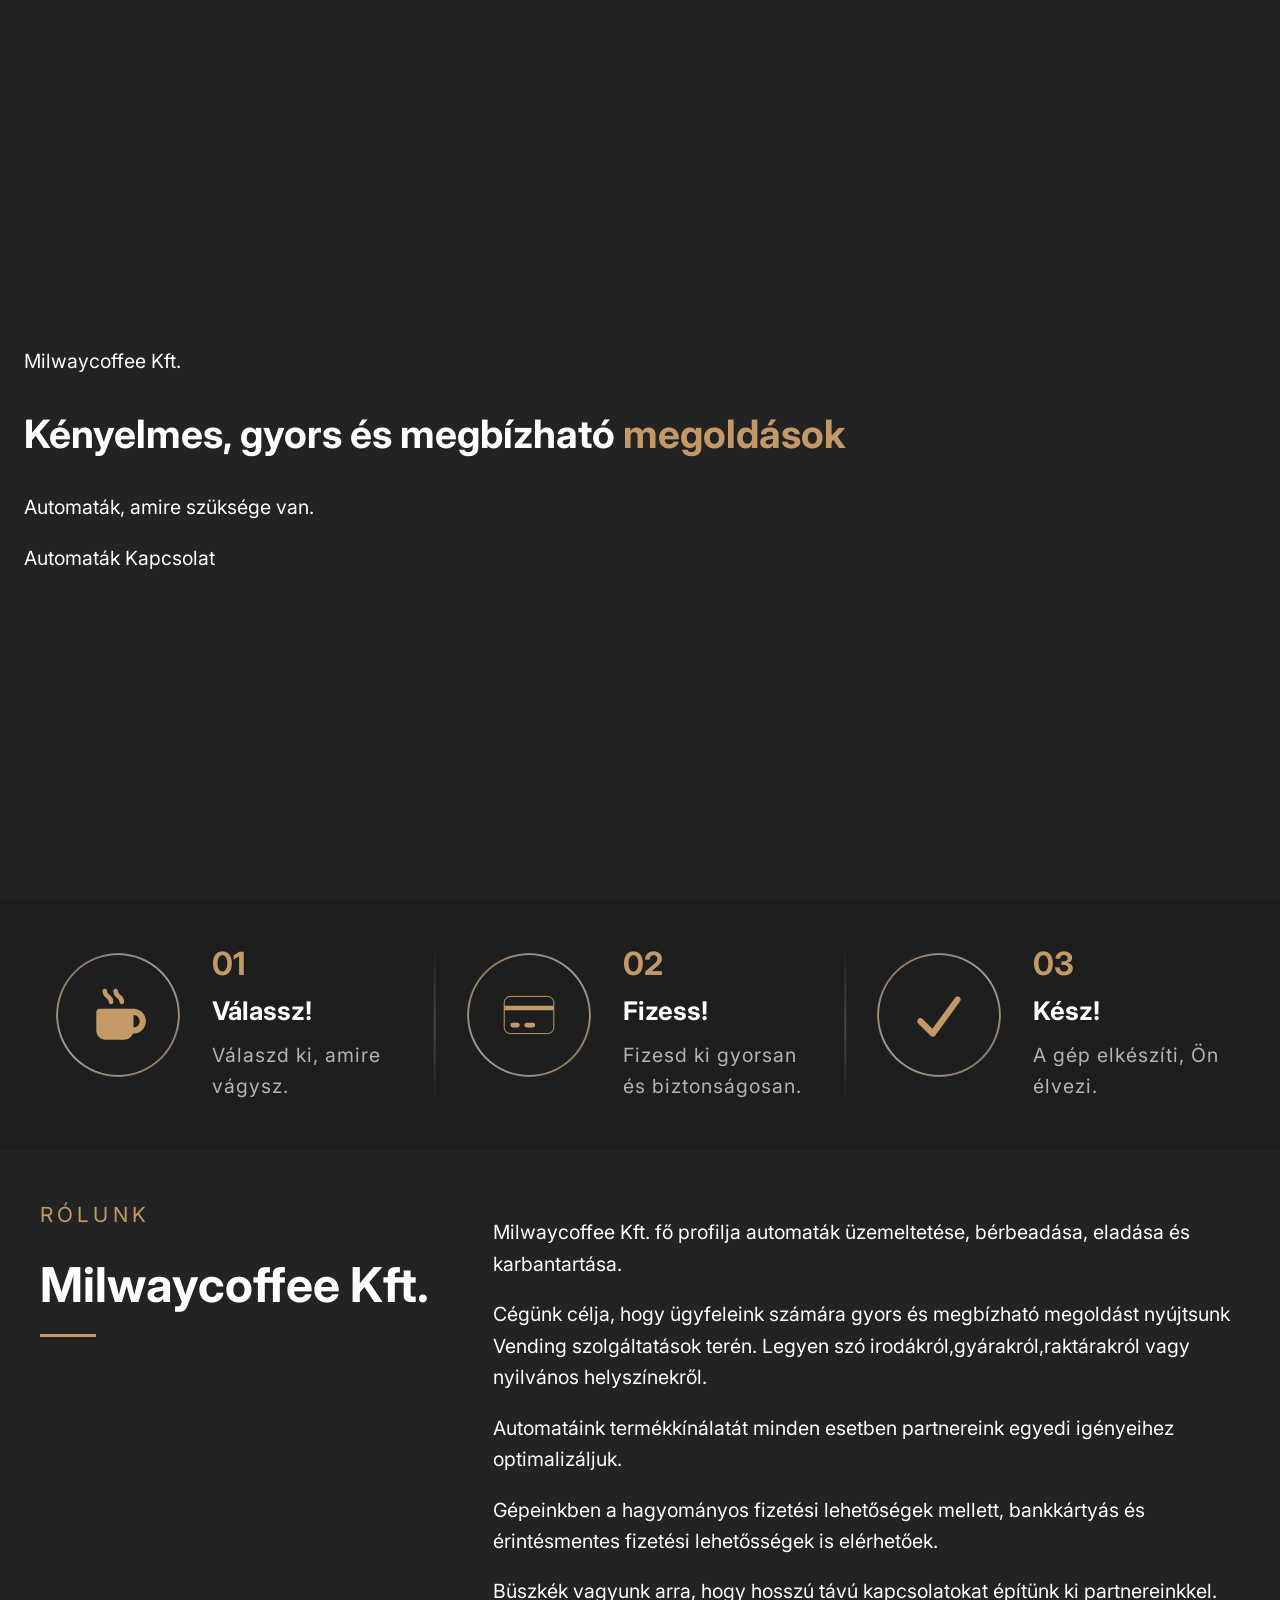
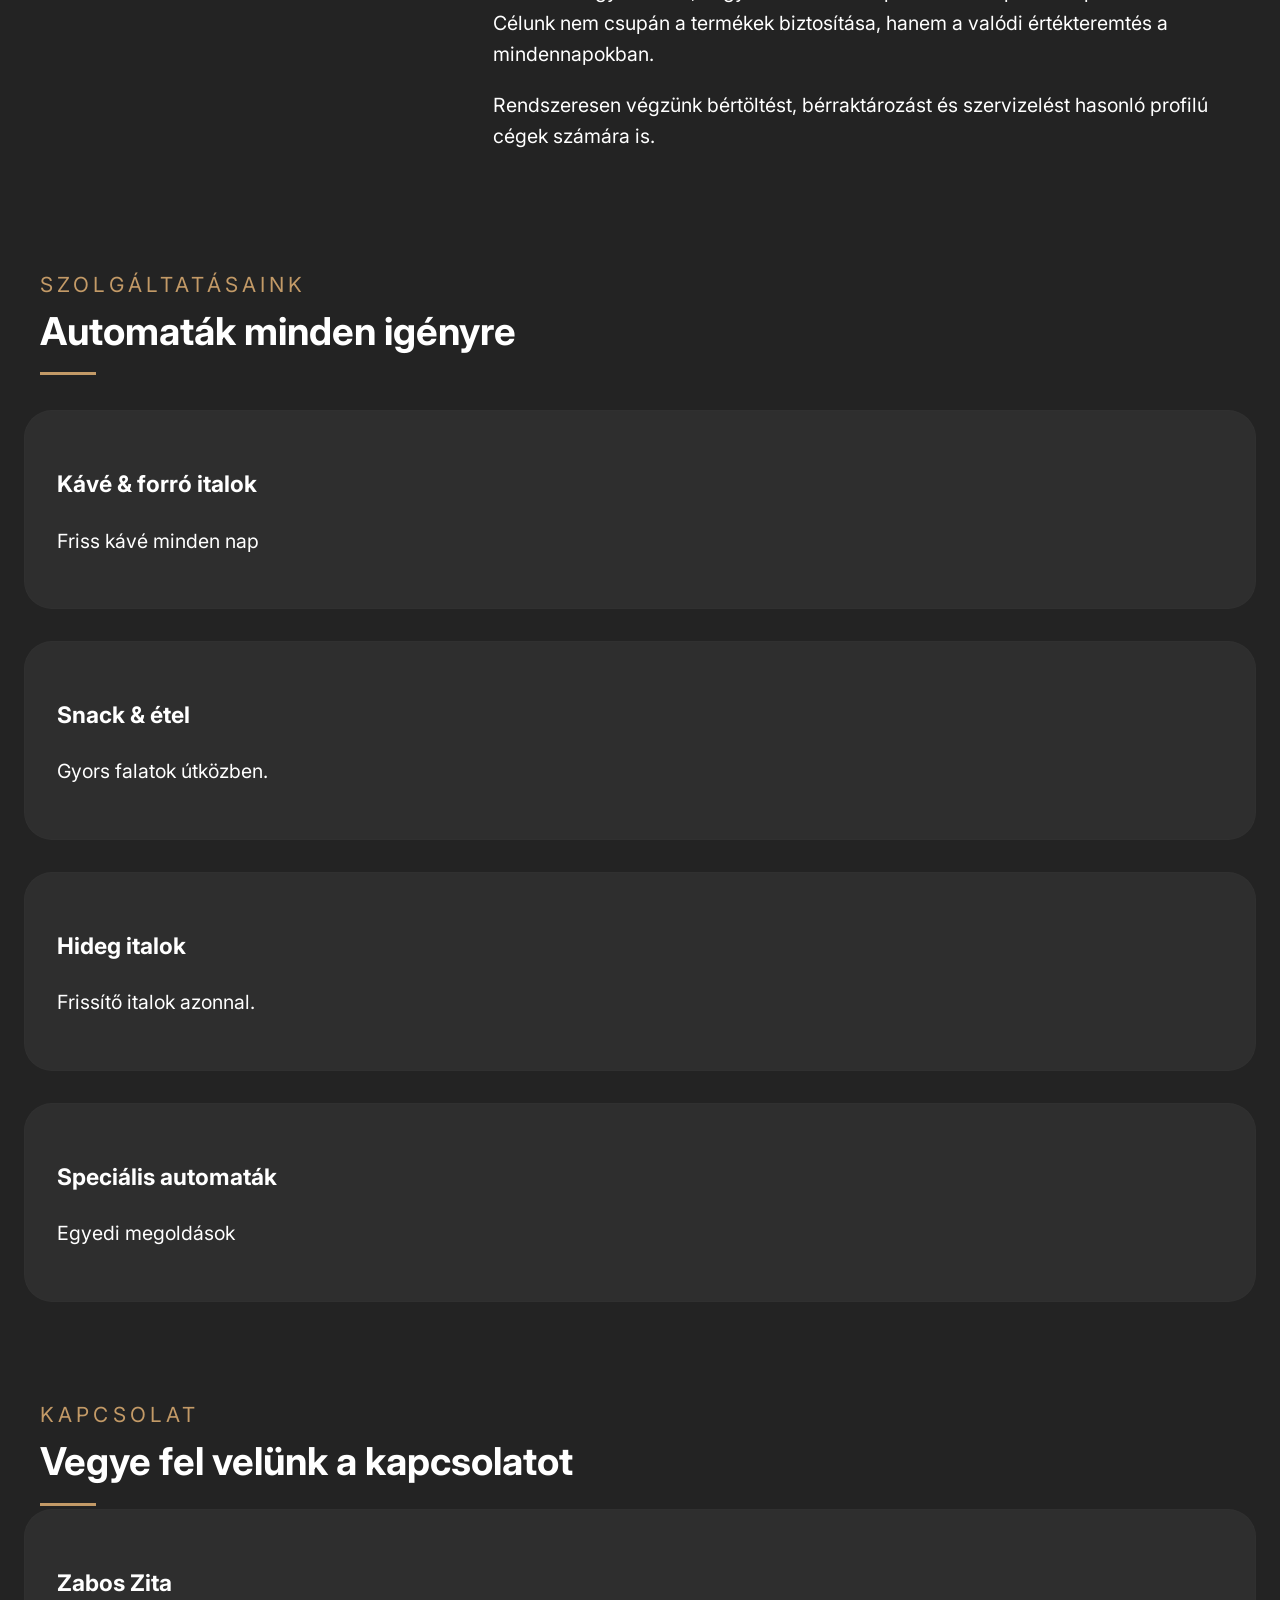
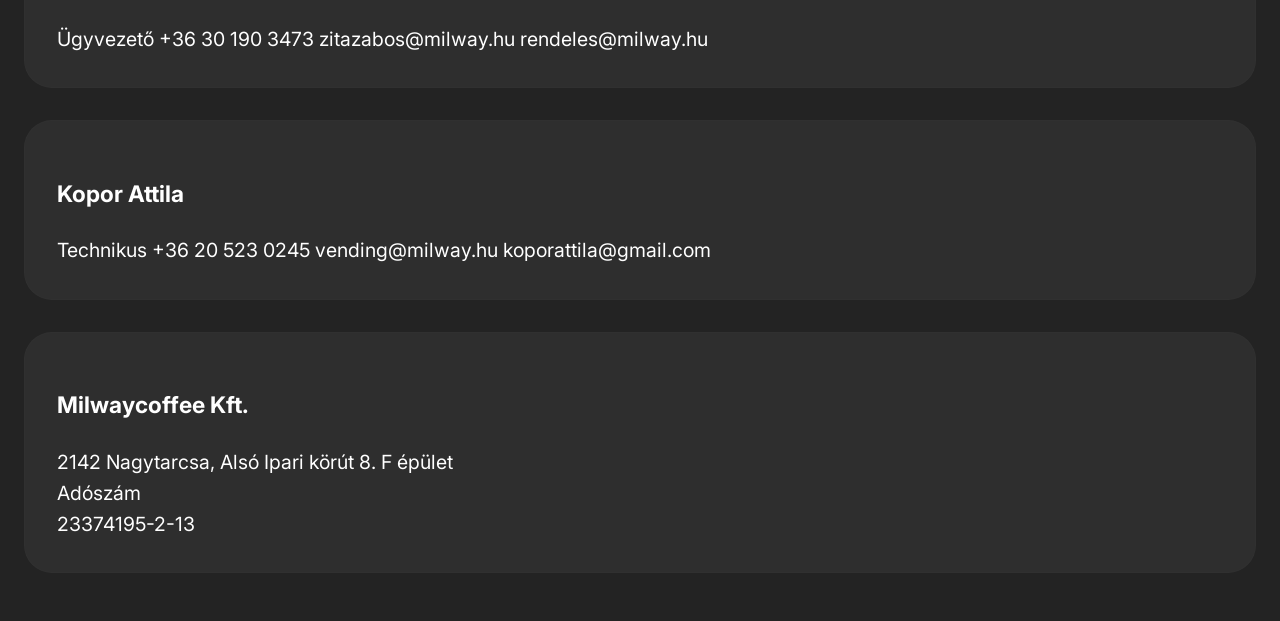
==== index.html @ ce8914b7 ".card .step újra tervezve" ====
<!doctype html>
<html lang="hu">
<head>
  <meta charset="UTF-8"/>
  <meta name="viewport" content="width=device-width, initial-scale=1"/>
  <title>Milwaycoffee Kft</title>
  <link rel="shortcut icon" href="./assets/favicon/favicon.ico" type="image/x-icon"/>
  <link rel="stylesheet" href="./styles/base/reset.css"/>
  <link rel="stylesheet" href="./styles/base/fonts.css"/>
  <link rel="stylesheet" href="./styles/base/variables.css"/>
  <link rel="stylesheet" href="./styles/base/base.css"/>
  <link rel="stylesheet" href="./styles/base/layout.css"/>
  <link rel="stylesheet" href="./styles/components/components.css"/>
  <link rel="stylesheet" href="./styles/components/card.css"/>
  <link rel="stylesheet" href="./styles/sections/hero.css"/>
  <link rel="stylesheet" href="./styles/sections/flow.css"/>
  <link rel="stylesheet" href="./styles/sections/services.css"/>
  <link rel="stylesheet" href="./styles/sections/contact.css"/>

  <link rel="stylesheet" href="./styles/animation.css"/>
  <link rel="stylesheet" href="./styles/reveal.css"/>

  <link rel="stylesheet" href="./styles/responsive/flow.css"/>
  <link rel="stylesheet" href="./styles/responsive/about.css"/>
  <script type="module" src="./scripts/main.js" defer></script>
</head>
<body>
<img src="/1000018292.png" alt="">
<header class="hero">
  <div class="container">
    <div class="hero-content reveal">
      <p class="hero-kicker">Milwaycoffee Kft.</p>
      <h1 class="hero-title">Kényelmes, gyors és megbízható <span>megoldások</span></h1>
      <p class="hero-description">Automaták, amire szüksége van.</p>
      <div class="hero-actions">
        <a href="#services" class="btn btn-primary"> Automaták </a>
        <a href="#contact" class="btn btn-secondary"> Kapcsolat </a>
      </div>
    </div>
  </div>
</header>
<section class="flow">
  <div class="container steps">
    <article class="step reveal">
      <div class="frame">
        <img class="icon" src="assets/icons/mug-hot.svg" alt="csésze forró kávé">
      </div>
      <h2>01</h2>
      <h3>Válassz!</h3>
      <p>Válaszd ki, amire vágysz.</p>
    </article>
    <article class="step reveal">
      <div class="frame">
        <img class="icon" src="assets/icons/credit-card.svg" alt="bankkártya">
      </div>
      <h2>02</h2>
      <h3>Fizess!</h3>
      <p>Fizesd ki gyorsan és biztonságosan.</p>
    </article>
    <article class="step reveal">
      <div class="frame">
        <img class="icon" src="assets/icons/check.svg" alt="pipa">
      </div>
      <h2>03</h2>
      <h3>Kész!</h3>
      <p>A gép elkészíti, Ön élvezi.</p>
    </article>
  </div>
</section>
<section class="about" id="about">
  <div class="container about-grid">
    <aside class="section-intro">
      <p class="section-kicker">Rólunk</p>
      <h2 class="section-title">Milwaycoffee Kft.</h2>
    </aside>
    <article class="about-content">
      <p>
        Milwaycoffee Kft. fő profilja automaták üzemeltetése, bérbeadása,
        eladása és karbantartása.
      </p>
      <p>
        Cégünk célja, hogy ügyfeleink számára gyors és megbízható megoldást
        nyújtsunk Vending szolgáltatások terén. Legyen szó
        irodákról,gyárakról,raktárakról vagy nyilvános helyszínekről.
      </p>
      <p>
        Automatáink termékkínálatát minden esetben partnereink egyedi
        igényeihez optimalizáljuk.
      </p>
      <p>
        Gépeinkben a hagyományos fizetési lehetőségek mellett, bankkártyás
        és érintésmentes fizetési lehetősségek is elérhetőek.
      </p>
      <p>
        Büszkék vagyunk arra, hogy hosszú távú kapcsolatokat építünk ki
        partnereinkkel. Célunk nem csupán a termékek biztosítása, hanem a
        valódi értékteremtés a mindennapokban.
      </p>
      <p>
        Rendszeresen végzünk bértöltést, bérraktározást és szervizelést
        hasonló profilú cégek számára is.
      </p>
    </article>
  </div>
</section>
<section class="services" id="services">
  <div class="container services-grid">
    <header class="section-header reveal">
      <p class="section-kicker">Szolgáltatásaink</p>
      <h2 class="section-title">Automaták minden igényre</h2>
    </header>
    <div class="cards stagger">
      <article class="card reveal">
        <div class="card-icon">
          <!--img class="icon" src="assets/icons/mug-hot.svg" alt="csésze forró ital"-->
        </div>
        <h3>Kávé & forró italok</h3>
        <p>Friss kávé minden nap</p>
      </article>
      <article class="card reveal">
        <div class="card-icon">
          <i class="fa-solid fa-cookie-bite"></i>
        </div>
        <h3>Snack & étel</h3>
        <p>Gyors falatok útközben.</p>
      </article>
      <article class="card reveal">
        <div class="card-icon">
          <i class="fa-solid fa-bottle-water"></i>
        </div>
        <h3>Hideg italok</h3>
        <p>Frissítő italok azonnal.</p>
      </article>
      <article class="card reveal">
        <div class="card-icon">
          <i class="fa-solid fa-gears"></i>
        </div>
        <h3>Speciális automaták</h3>
        <p>Egyedi megoldások</p>
      </article>
    </div>
  </div>
</section>
<section class="contact" id="contact">
  <div class="container contact-grid">
    <header class="section-header reveal">
      <p class="section-kicker">Kapcsolat</p>
      <h2 class="section-title">Vegye fel velünk a kapcsolatot</h2>
    </header>
    <div class="cards">
      <article class="card reveal">
        <h3>Zabos Zita</h3>
        <span>Ügyvezető</span>
        <a href="tel:+36301903473"> +36 30 190 3473 </a>
        <a href="mailto:zitazabos@milway.hu"> zitazabos@milway.hu </a>
        <a href="mailto:rendeles@milway.hu"> rendeles@milway.hu </a>
      </article>
      <article class="card reveal">
        <h3>Kopor Attila</h3>
        <span>Technikus</span>
        <a href="tel:+36205230245"> +36 20 523 0245 </a>
        <a href="mailto:vending@milway.hu"> vending@milway.hu </a>
        <a href="mailto:koporattila@gmail.com"> koporattila@gmail.com </a>
      </article>
      <article class="card reveal">
        <h3>Milwaycoffee Kft.</h3>
        <dl>
          <dt><!--img class="icon" src="assets/icons/location-dot.svg" alt="Cím"--></dt>
          <dd>2142 Nagytarcsa, Alsó Ipari körút 8. F épület</dd>
          <dt>Adószám</dt>
          <dd>23374195-2-13</dd>
        </dl>
      </article>
    </div>
  </div>
</section>
<!--img class="icon" src="assets/icons/credit-card-regular-full.svg" alt="Cím">
<img class="icon" src="assets/icons/credit-card-solid-full.svg" alt="Cím">
<img class="icon" src="assets/icons/credit-card.svg" alt="bankkártya"-->
</body>
</html>
---- styles/base/fonts.css ----
/* Normál betűk (egyenes) */
@font-face {
  font-family: 'Inter';
  src: url("../../assets/fonts/inter-variable.ttf") format("truetype-variations");
  font-weight: 100 900;
  font-style: normal;
}

/* Dőlt betűk (italic) */
@font-face {
  font-family: 'Inter';
  src: url("../../assets/fonts/inter-italic-variable.ttf") format("truetype-variations");
  font-weight: 100 900;
  font-style: italic;
}
---- styles/base/variables.css ----
:root {
  /* Colors */
  --color-bg: #232323;
  /*  --color-surface: #1d1f1d;*/
  --color-card: rgba(255, 255, 255, .05);
  --color-text: #fff;
  --color-muted: #b4b4b4;
  --color-border: rgba(255, 255, 255, .01);
  --color-gold: #c39a67;
  /*  --color-gold-light: #e1bb87;

  /* Layout */
  --container: 1400px;
  --section-space: 3rem;
  --flow-section-indent: 2rem;
  /*
        --content-width: 620px;

  /* Radius */
  /*
    --radius-s: 12px;
    --radius-m: 18px;*/
  --radius-l: 28px;

  /* Shadows */
  /*
    --shadow-soft: 0 10px 30px rgba(0, 0, 0, .25);

    --shadow-hover: 0 18px 40px rgba(0, 0, 0, .35);

  /* Motion */
  /*
    --transition-fast: .2s;
*/
  --transition: .35s;
  /*
      --transition-slow: .7s;*/
  --font-size-normal: 1.22rem;
  --font-size-flow-h2: 2rem;
  --font-size-flow-h3: 1.6rem;
}
---- styles/base/base.css ----
body {
  background: var(--color-bg);
  color: var(--color-text);
  font-family: Inter, sans-serif;
  font-size: var(--font-size-normal);
  line-height: 1.6;
  position: relative;
}

body > img {
  display: none;
  width: 1590px;
  position: absolute;
  object-position: 0 100px;
  left: 50%;
  transform: translateX(-50%);
  opacity: 0.5;
}

.container:not(:first-of-type) {
  background: #33b5e5;
}
---- styles/base/layout.css ----
section {
  padding-block: var(--section-space);
}

.container {
  width: min(calc(100% - 48px), var(--container));
  margin: 0 auto;
}
---- styles/components/components.css ----
.section-intro, .section-header {
  padding-left: 1rem;
  position: relative;
}

.section-intro::after, .section-header::after {
  content: "";
  position: absolute;
  width: 3.5rem;
  height: 3px;
  bottom: 3px;
  background-color: var(--color-gold);
}

.section-kicker {
  margin: 0;
  color: var(--color-gold);
  text-transform: uppercase;
  letter-spacing: .2em;
  font-size: 1.3rem;
}

.section-intro .section-kicker {
  padding-bottom: 1rem;
}

.section-intro .section-title {
  font-size: clamp(2.2rem, calc(-0.739rem + 13.0612vw), 3rem);
  margin: 0;
  padding-bottom: 1rem;
}

.section-header .section-title {
  margin: 0;
  padding-bottom: 1rem;
  font-size: 2.4rem;
}
---- styles/components/card.css ----
.cards {
  display: grid;
  grid-template-columns: 1fr;
  gap: 2rem;
}

.card {
  background: var(--color-card);
  border: 1px solid var(--color-border);
  border-radius: var(--radius-l);
  padding: 2rem;
  transition: transform var(--transition), border-color var(--transition), box-shadow var(--transition);
}
---- styles/sections/hero.css ----
.hero {
  min-height: 100svh;
  /*background-image: linear-gradient(90deg, rgba(20, 21, 20, 1) 0%, rgba(20, 21, 20, .96) 28%, rgba(20, 21, 20, .70) 42%, rgba(20, 21, 20, .15) 62%, rgba(20, 21, 20, .05) 100%), url("../../assets/images/hero/hero-background.webp");*/
  background-position: right center;
  /* Egyetlen, teljes felületet kitöltő hero-kép. */
  /* background-repeat: no-repeat; */
  background-size: cover;
  display: flex;
  align-items: center;
}

/*
.hero::after {
  content: "";
  position: absolute;
  inset: 0;
  background: radial-gradient(circle at center, transparent 55%, rgba(0, 0, 0, .35));
  pointer-events: none;
}

.hero-layout {
  display: flex;
  align-items: center;
  min-height: 100svh;
}

.hero-content {
  max-width: var(--content-width);
  padding-block: 4rem;
}

.hero-kicker {
  display: inline-block;
  margin-bottom: 1rem;
  color: var(--color-gold);
  font-size: .85rem;
  letter-spacing: .22em;
}

.hero-title {
  font-size: clamp(3rem, 7vw, 6.2rem);
  line-height: .92;
  letter-spacing: -.05em;
  font-weight: 700;
  max-width: 11ch;
}
*/
.hero-title span {
  color: var(--color-gold);
}

/*
.hero-description {
  margin-top: 2rem;
  max-width: 34ch;
  color: var(--color-muted);
  font-size: clamp(1.05rem, 2vw, 1.35rem);
}

.hero-actions {
  display: flex;
  gap: 1rem;
  margin-top: 3rem;
  flex-wrap: wrap;
}
---- styles/sections/flow.css ----
section.flow {
  background: #1e1e1e;
  padding: 0;
}

.flow .steps {
  display: grid;
}

.flow .step {
  margin: var(--section-space) 0;
  min-width: 300px;
  position: relative;
  display: grid;
  grid-template-columns: auto 1fr;
  grid-template-rows: subgrid;
  grid-row: span 3;
  column-gap: var(--flow-section-indent);
}

.flow .step:not(:last-child):after {
  content: "";
  position: absolute;
  height: 2px;
  left: 0;
  bottom: calc(-1 * var(--section-space) - 1px);
  right: 0;
  background-image: linear-gradient(90deg, rgba(255, 255, 255, 0) 0%, rgba(255, 255, 255, 0.6) 50%, rgba(255, 255, 255, 0) 100%);
  filter: blur(2px);
  clip-path: inset(0);
}

.flow .step .frame {
  margin-top: .3rem;
  width: calc(7.5rem + 4px);
  height: calc(7.5rem + 4px);
  grid-row: 1/4;
  display: flex;
  justify-content: center;
  align-items: center;
  position: relative;
}

.flow .step .frame:before {
  content: "";
  position: absolute;
  top: 0;
  right: 0;
  bottom: 0;
  left: 0;
  border-radius: 50%;
  border: 2px solid transparent;
  background-image: linear-gradient(135deg, #c39a67, #e1e1e1, #c39a67);
  mask: linear-gradient(#000 0 0) padding-box, linear-gradient(#000 0 0);
  mask-composite: exclude;
  filter: blur(2px);
}

.flow .step .icon {
  width: 50%;
  height: auto;
}

.flow .step h2 {
  margin: 0 0 1rem;
  font-size: var(--font-size-flow-h2);
  color: var(--color-gold);
  line-height: 1;
}

.flow .step h3 {
  margin: 0 0 .8rem;
  font-size: var(--font-size-flow-h3);
  line-height: 1.2;
}

.flow .step p {
  letter-spacing: 1px;
  margin: 0;
  color: var(--color-muted);
}
---- styles/sections/services.css ----
.services-grid {
  display: grid;
  grid-template-columns: 1fr;
  gap: 2rem;
}
---- styles/animation.css ----
/*.reveal {

  opacity: 0;

  transform: translateY(36px);

  transition: opacity .8s ease,
  transform .8s ease;

}

.reveal.show {

  opacity: 1;

  transform: none;

}*/
---- styles/reveal.css ----
/*.reveal {

  opacity: 0;

  transform: translateY(28px);

  transition: opacity .7s,
  transform .7s;

}

.reveal.show {

  opacity: 1;

  transform: none;

}*/
---- styles/responsive/flow.css ----
@media (min-width: 412px) {
  .flow .step {
    margin-inline: var(--flow-section-indent);
  }
}

@media (min-width: 800px) {
  .flow .steps {
    grid-template-columns: repeat(2, 1fr);
  }

  .flow .step:nth-child(odd):not(:last-child):after {
    width: 2px;
    height: auto;
    top: 0;
    right: calc(-2rem - 1px);
    bottom: 0;
    left: auto;
    background-image: linear-gradient(rgba(255, 255, 255, 0) 0%, rgba(255, 255, 255, 0.6) 50%, rgba(255, 255, 255, 0) 100%);
  }

  .flow .step:nth-child(even):not(:last-child):after {
    left: calc(-100% - 4rem);
  }
}

@media (min-width: 1200px) {
  .flow .steps {
    grid-template-columns: repeat(3, 1fr);
  }

  .flow .step:nth-child(even):not(:last-child)::after {
    width: 2px;
    height: auto;
    top: 0;
    right: calc(-2rem - 1px);
    bottom: 0;
    left: auto;
    background-image: linear-gradient(rgba(255, 255, 255, 0) 0%, rgba(255, 255, 255, 0.6) 50%, rgba(255, 255, 255, 0) 100%);
  }
}
---- styles/responsive/about.css ----
@media (min-width: 800px) {
  .about-grid {
    display: grid;
    grid-template-columns: auto 1fr;
    align-items: start;
    gap: 4rem;
  }

  .section-intro {
    position: sticky;
    top: 3rem;
  }

  .section-intro .section-title {
    font-size: clamp(2.2rem, calc(0.6rem + 3.2vw), 3rem);
  }
}
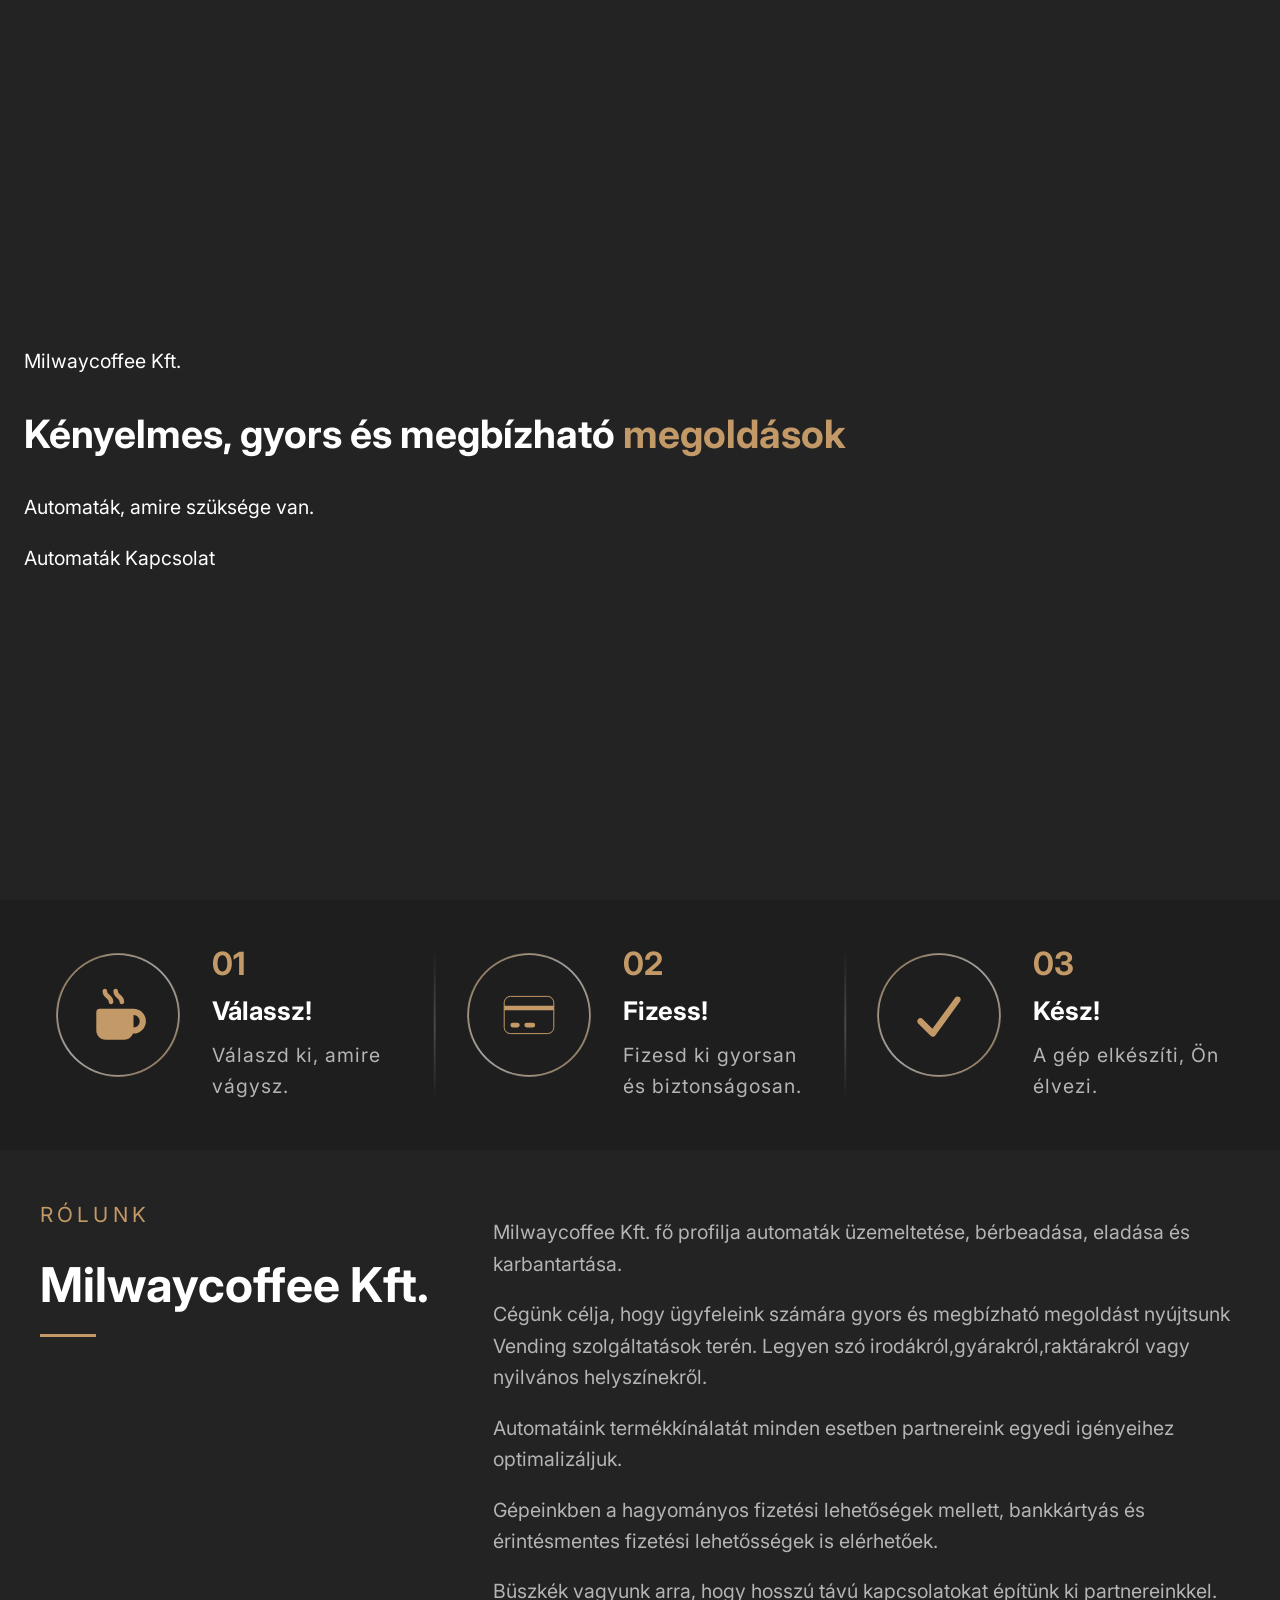
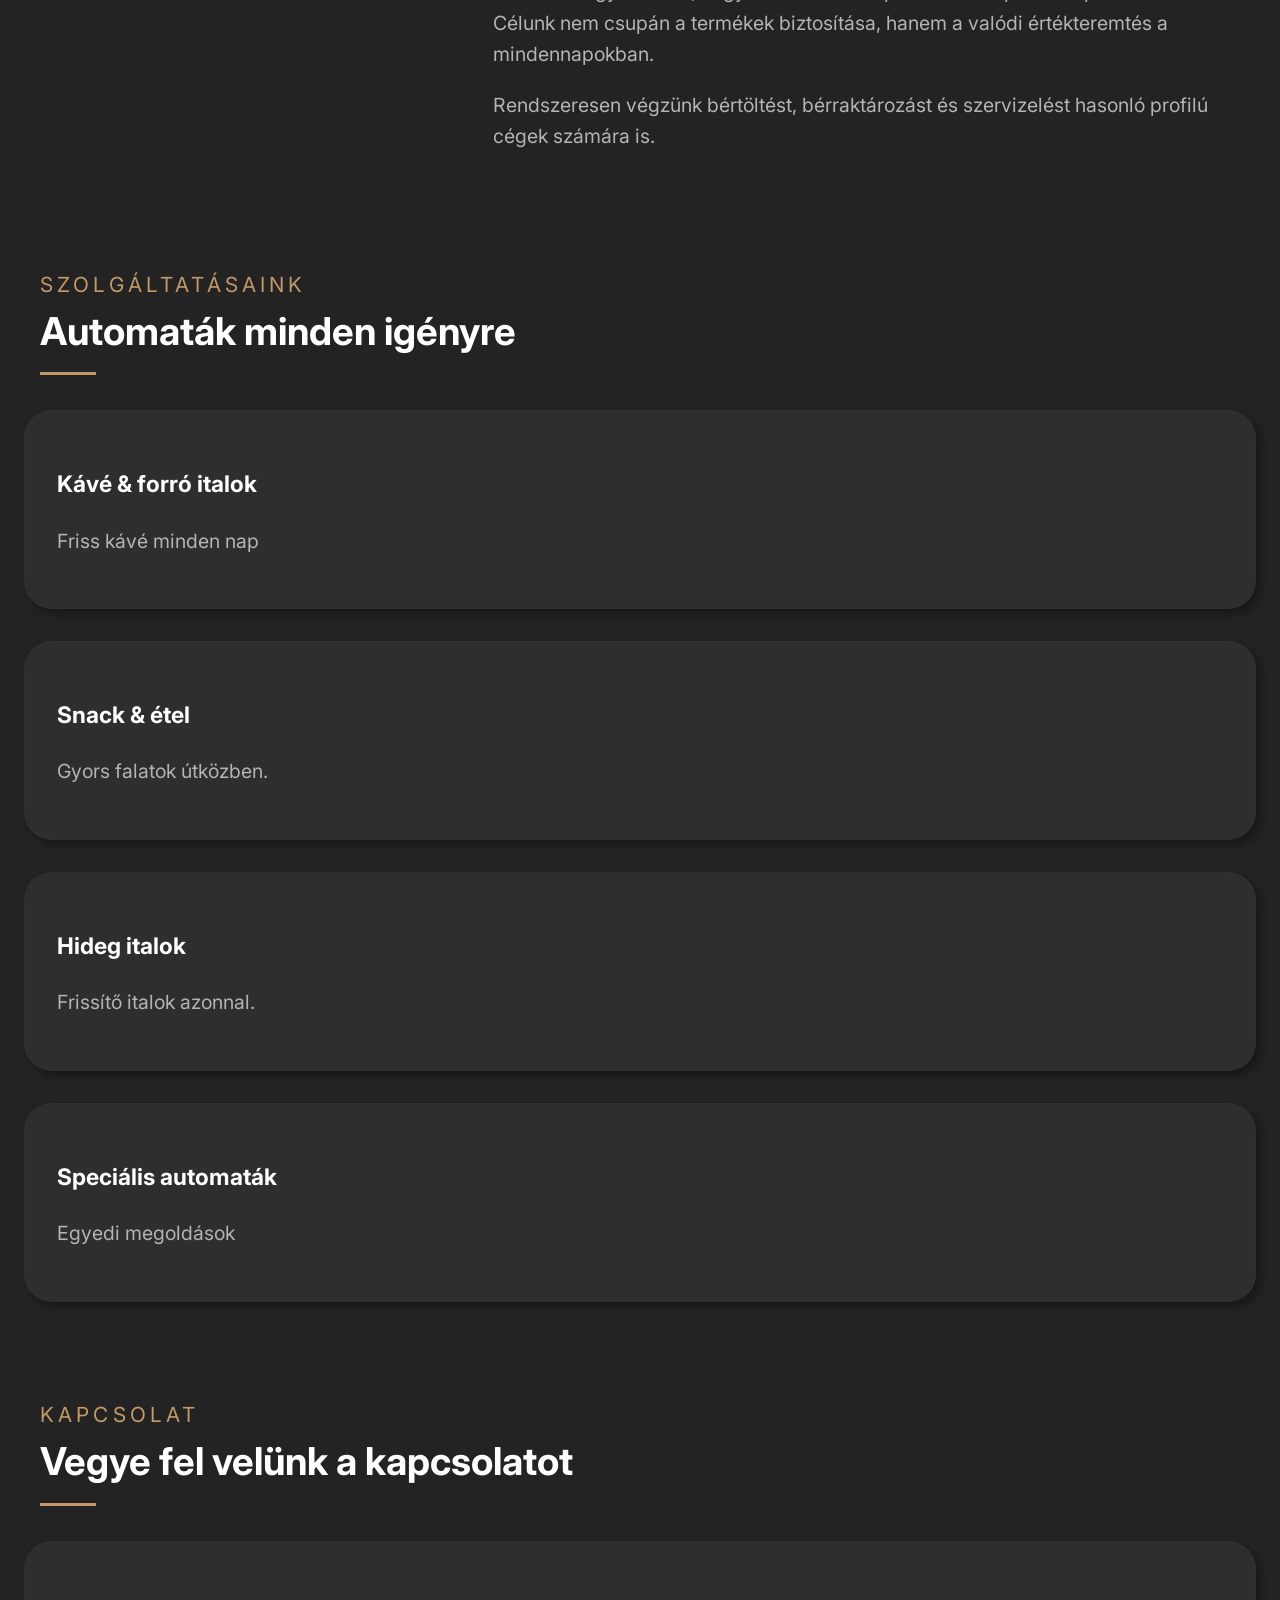
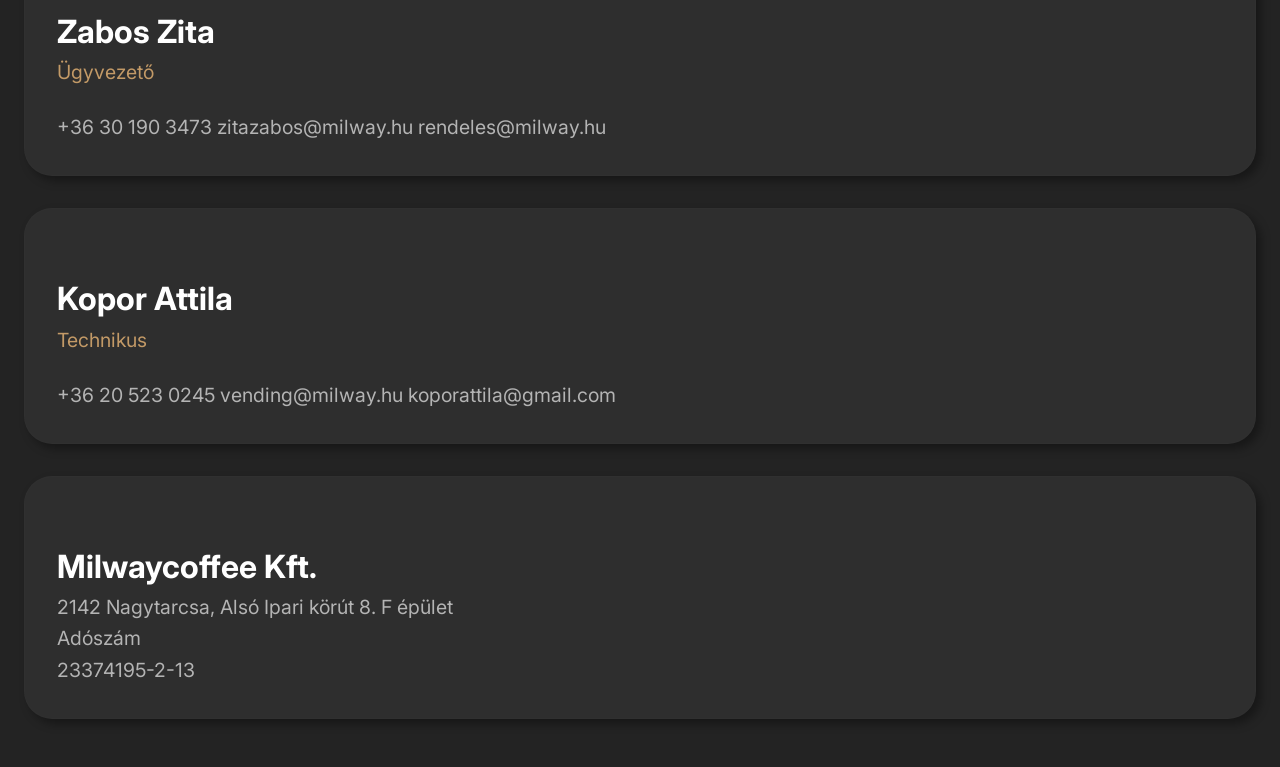
==== commit e6c34a46: ".card settings has been start." ====
--- a/index.html
+++ b/index.html
@@ -14,6 +14,7 @@
   <link rel="stylesheet" href="./styles/components/card.css"/>
   <link rel="stylesheet" href="./styles/sections/hero.css"/>
   <link rel="stylesheet" href="./styles/sections/flow.css"/>
+  <link rel="stylesheet" href="./styles/sections/about.css"/>
   <link rel="stylesheet" href="./styles/sections/services.css"/>
   <link rel="stylesheet" href="./styles/sections/contact.css"/>
 
@@ -25,7 +26,6 @@
   <script type="module" src="./scripts/main.js" defer></script>
 </head>
 <body>
-<img src="/1000018292.png" alt="">
 <header class="hero">
   <div class="container">
     <div class="hero-content reveal">
@@ -142,6 +142,7 @@
   </div>
 </section>
 <section class="contact" id="contact">
+  <img src="/1000018292.png" alt="">
   <div class="container contact-grid">
     <header class="section-header reveal">
       <p class="section-kicker">Kapcsolat</p>
@@ -174,8 +175,5 @@
     </div>
   </div>
 </section>
-<!--img class="icon" src="assets/icons/credit-card-regular-full.svg" alt="Cím">
-<img class="icon" src="assets/icons/credit-card-solid-full.svg" alt="Cím">
-<img class="icon" src="assets/icons/credit-card.svg" alt="bankkártya"-->
 </body>
 </html>
--- a/styles/base/variables.css
+++ b/styles/base/variables.css
@@ -1,7 +1,7 @@
 :root {
   /* Colors */
   --color-bg: #232323;
-  /*  --color-surface: #1d1f1d;*/
+  --color-surface: #1e1e1e;
   --color-card: rgba(255, 255, 255, .05);
   --color-text: #fff;
   --color-muted: #b4b4b4;
@@ -23,15 +23,11 @@
   --radius-l: 28px;
 
   /* Shadows */
-  /*
-    --shadow-soft: 0 10px 30px rgba(0, 0, 0, .25);
-
-    --shadow-hover: 0 18px 40px rgba(0, 0, 0, .35);
+  --shadow-soft: 5px 5px 10px rgba(0, 0, 0, .35);
+  --shadow-hover: 5px 15px 15px rgba(0, 0, 0, .55);
 
   /* Motion */
-  /*
-    --transition-fast: .2s;
-*/
+  --transition-fast: .2s;
   --transition: .35s;
   /*
       --transition-slow: .7s;*/
--- a/styles/base/base.css
+++ b/styles/base/base.css
@@ -4,19 +4,14 @@
   font-family: Inter, sans-serif;
   font-size: var(--font-size-normal);
   line-height: 1.6;
-  position: relative;
 }
 
-body > img {
+.contact > img {
   display: none;
   width: 1590px;
   position: absolute;
-  object-position: 0 100px;
+  object-position: -240px -1834px;
   left: 50%;
   transform: translateX(-50%);
   opacity: 0.5;
-}
-
-.container:not(:first-of-type) {
-  background: #33b5e5;
 }
--- a/styles/components/card.css
+++ b/styles/components/card.css
@@ -9,5 +9,10 @@
   border: 1px solid var(--color-border);
   border-radius: var(--radius-l);
   padding: 2rem;
+  box-shadow: var(--shadow-soft);
   transition: transform var(--transition), border-color var(--transition), box-shadow var(--transition);
+}
+
+.card:hover {
+  box-shadow: var(--shadow-hover);
 }
--- a/styles/sections/flow.css
+++ b/styles/sections/flow.css
@@ -1,5 +1,5 @@
 section.flow {
-  background: #1e1e1e;
+  background: var(--color-surface);
   padding: 0;
 }
 
--- a/styles/sections/about.css
+++ b/styles/sections/about.css
@@ -0,0 +1,3 @@
+.about-content {
+  color: var(--color-muted);
+}
--- a/styles/sections/services.css
+++ b/styles/sections/services.css
@@ -2,4 +2,8 @@
   display: grid;
   grid-template-columns: 1fr;
   gap: 2rem;
+}
+
+.card p {
+  color: var(--color-muted);
 }
--- a/styles/sections/contact.css
+++ b/styles/sections/contact.css
@@ -0,0 +1,33 @@
+.contact {
+  position: relative; /*????*/
+}
+
+.contact-grid {
+  display: grid;
+  grid-template-columns: 1fr;
+  gap: 2rem;
+}
+
+.contact .card h3 {
+  font-size: 2rem;
+  margin-bottom: 0;
+}
+
+.card a, .card dl {
+  color: var(--color-muted);
+}
+
+.contact .card span {
+  display: block; /*????*/
+  color: var(--color-gold);
+  margin-bottom: 1.5rem;
+}
+
+.contact .card a {
+  color: var(--color-muted);
+  transition: color var(--transition-fast);
+}
+
+.contact .card a:hover {
+  color: white;
+}
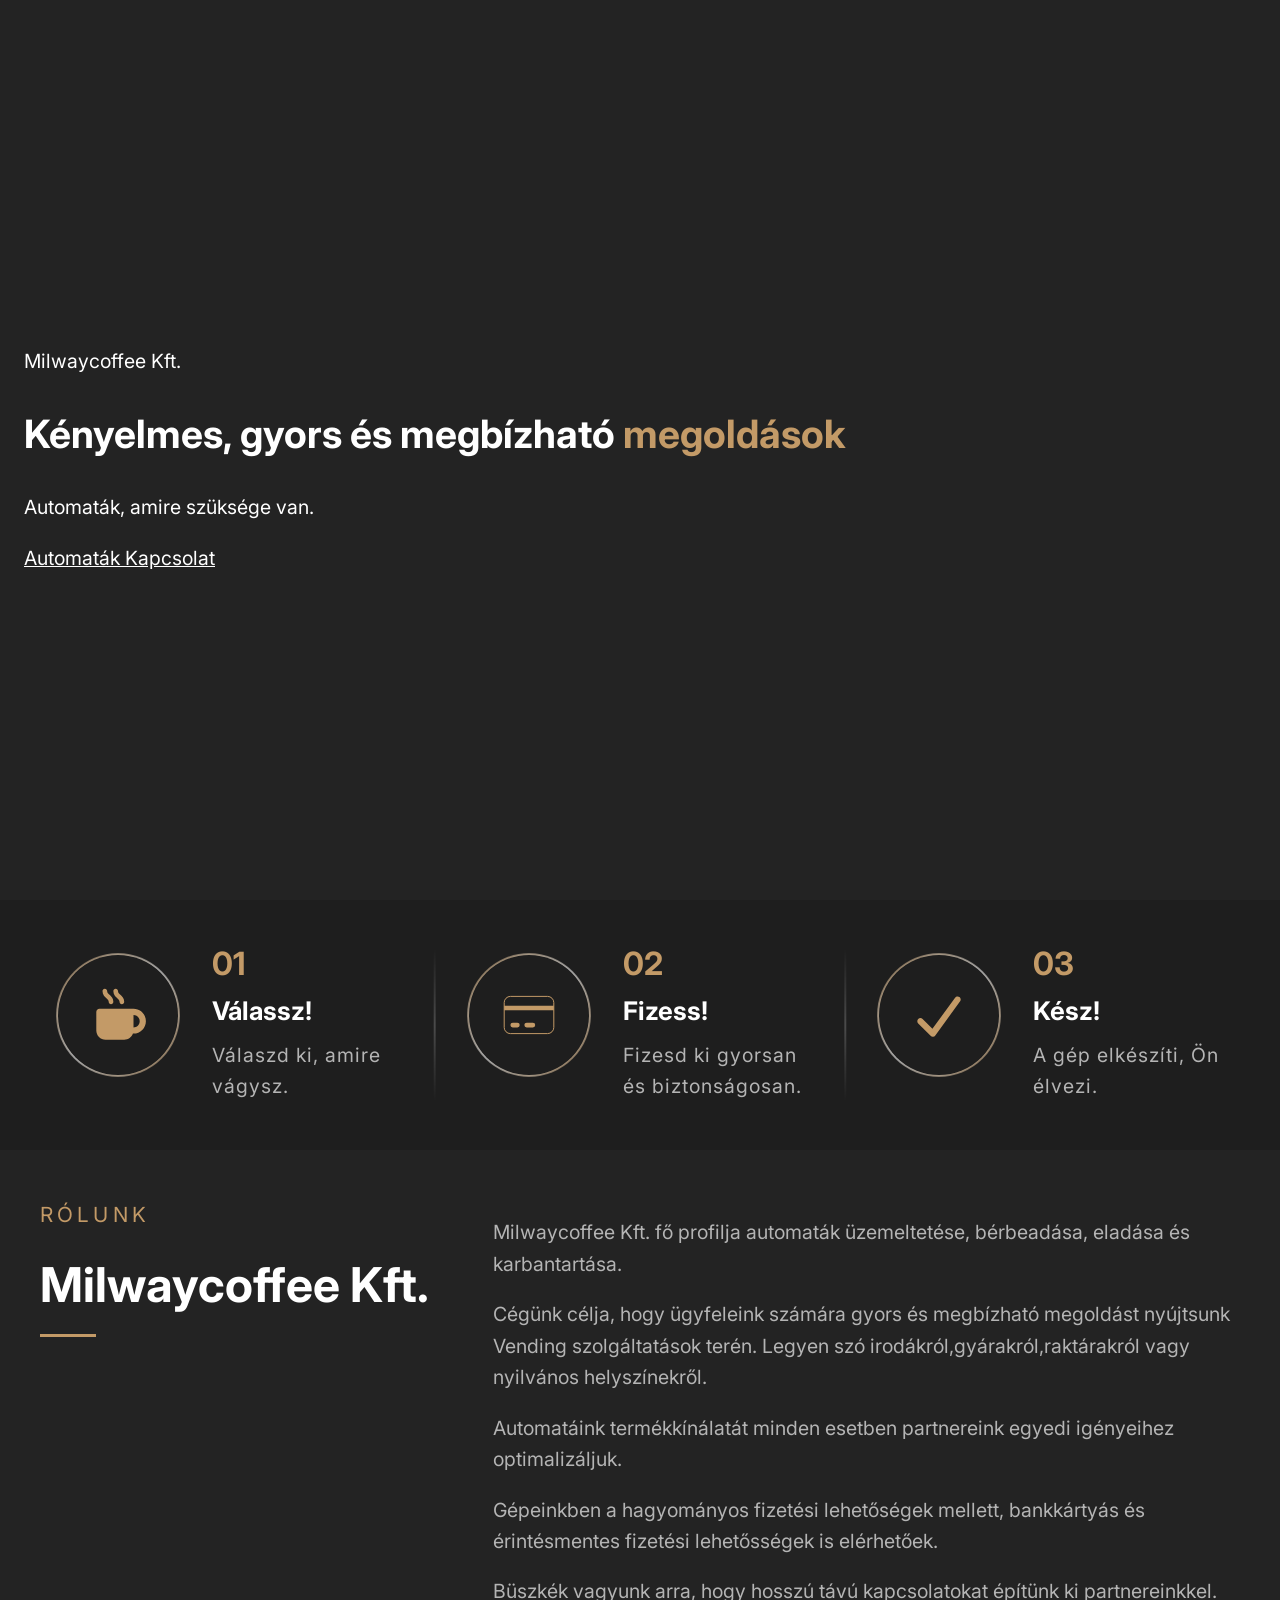
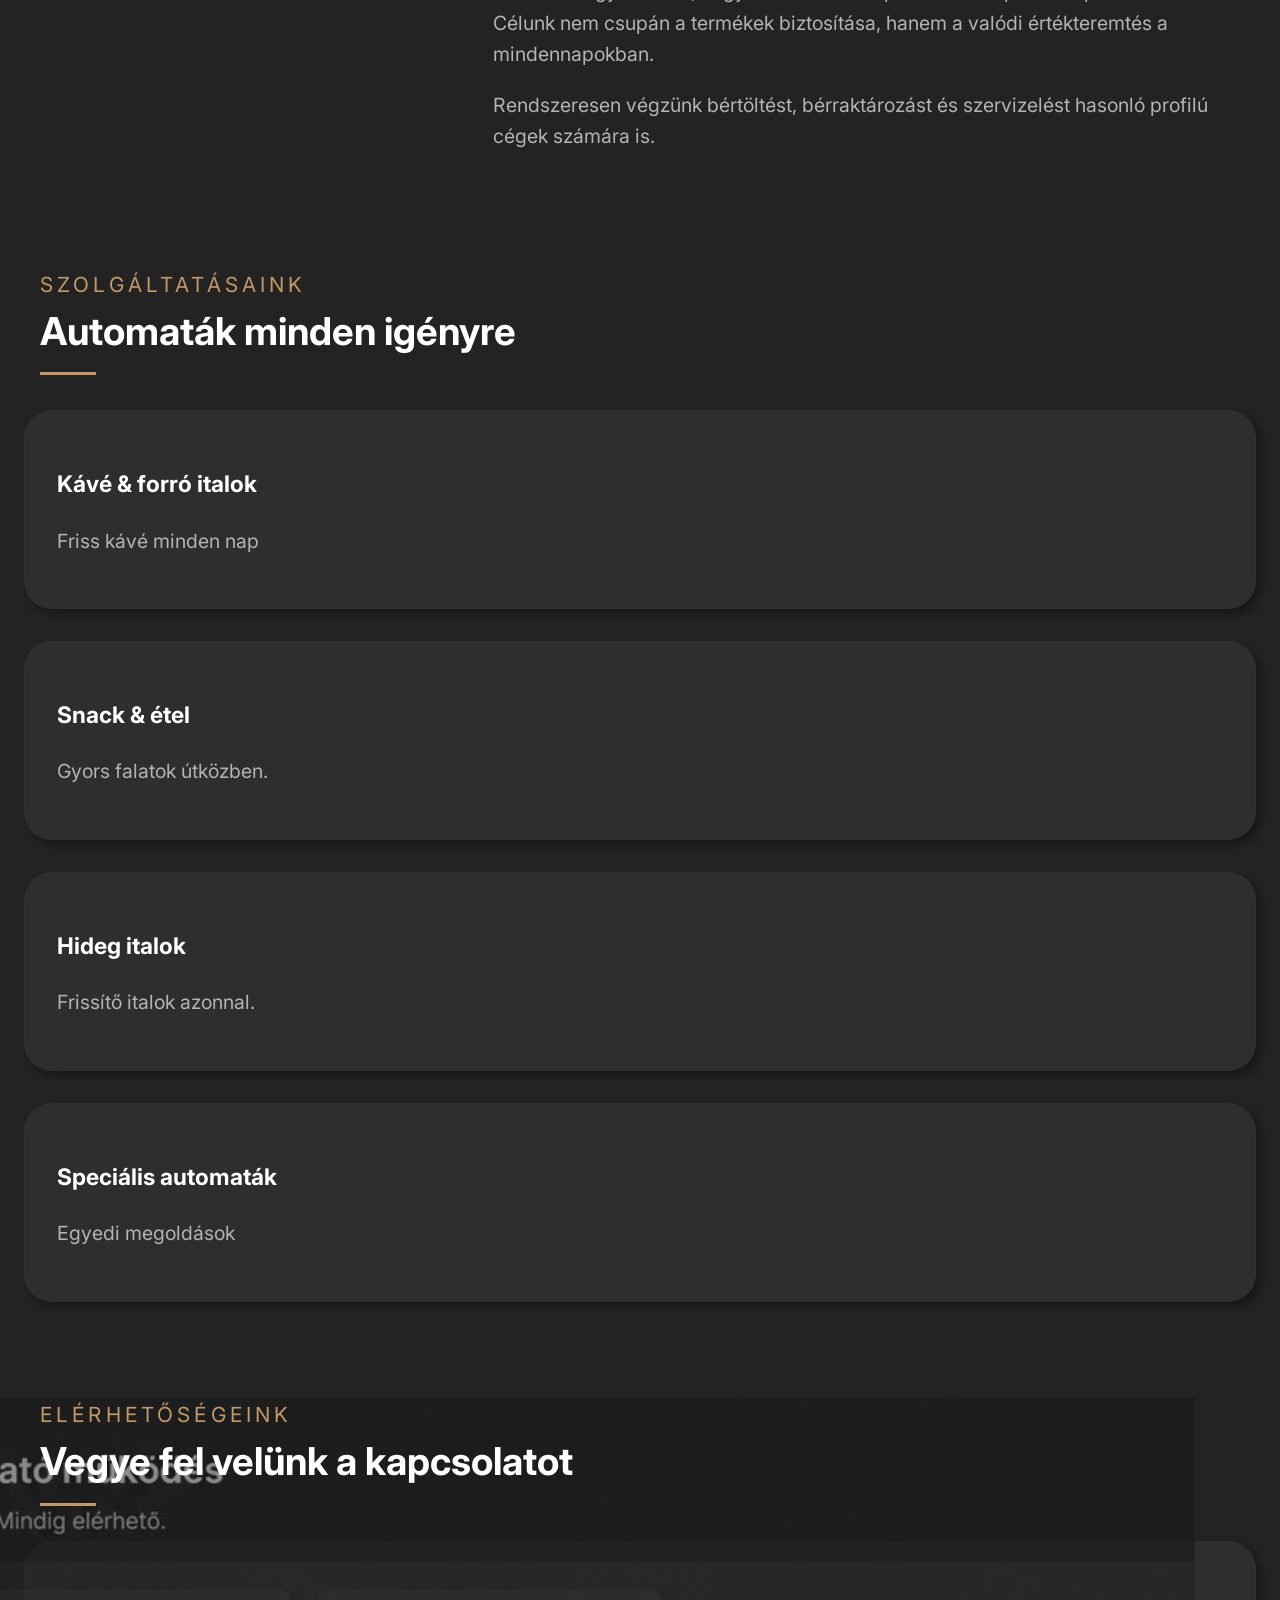
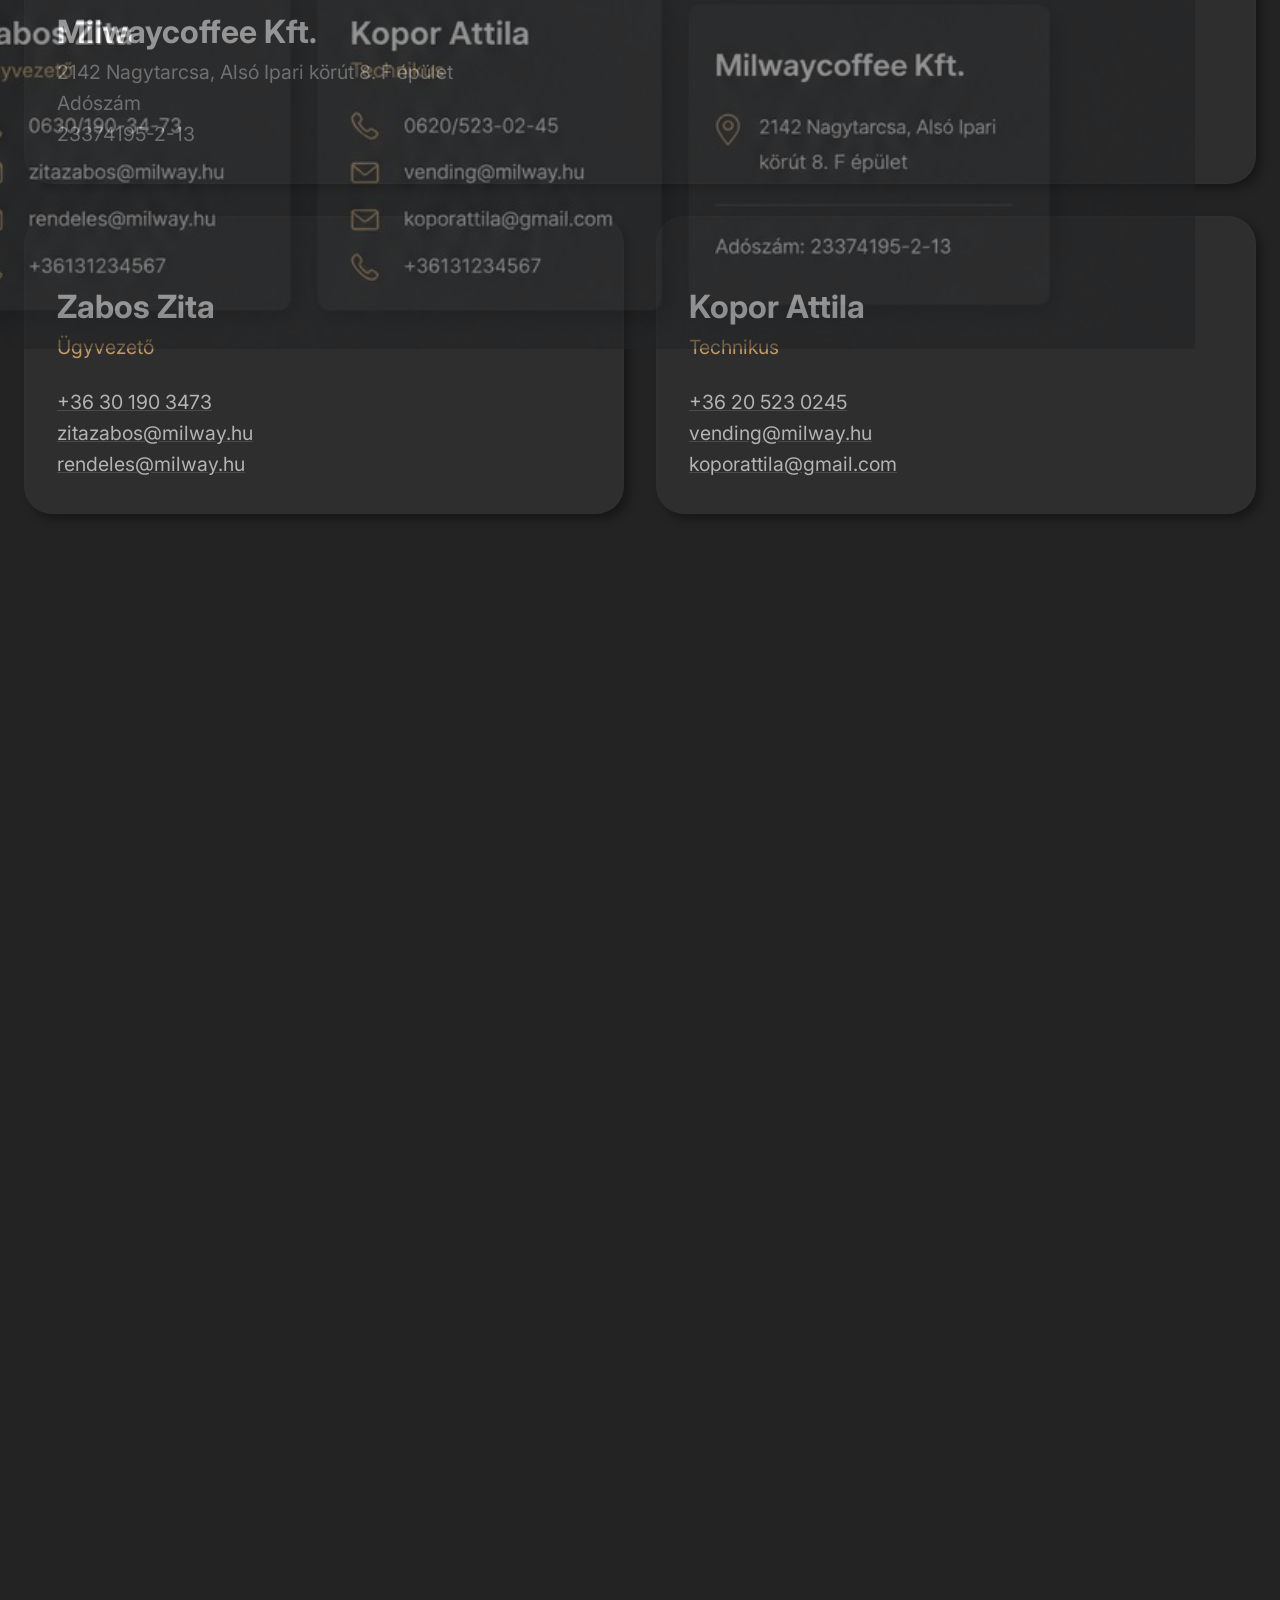
==== commit f4aba152: "contact grid implementing wip." ====
--- a/index.html
+++ b/index.html
@@ -23,6 +23,7 @@
 
   <link rel="stylesheet" href="./styles/responsive/flow.css"/>
   <link rel="stylesheet" href="./styles/responsive/about.css"/>
+  <link rel="stylesheet" href="./styles/responsive/contact.css"/>
   <script type="module" src="./scripts/main.js" defer></script>
 </head>
 <body>
@@ -145,10 +146,19 @@
   <img src="/1000018292.png" alt="">
   <div class="container contact-grid">
     <header class="section-header reveal">
-      <p class="section-kicker">Kapcsolat</p>
+      <p class="section-kicker">Elérhetőségeink</p>
       <h2 class="section-title">Vegye fel velünk a kapcsolatot</h2>
     </header>
     <div class="cards">
+      <article class="card company reveal">
+        <h3>Milwaycoffee Kft.</h3>
+        <dl>
+          <dt><!--img class="icon" src="assets/icons/location-dot.svg" alt="Cím"--></dt>
+          <dd>2142 Nagytarcsa, Alsó Ipari körút 8. F épület</dd>
+          <dt>Adószám</dt>
+          <dd>23374195-2-13</dd>
+        </dl>
+      </article>
       <article class="card reveal">
         <h3>Zabos Zita</h3>
         <span>Ügyvezető</span>
@@ -163,15 +173,6 @@
         <a href="mailto:vending@milway.hu"> vending@milway.hu </a>
         <a href="mailto:koporattila@gmail.com"> koporattila@gmail.com </a>
       </article>
-      <article class="card reveal">
-        <h3>Milwaycoffee Kft.</h3>
-        <dl>
-          <dt><!--img class="icon" src="assets/icons/location-dot.svg" alt="Cím"--></dt>
-          <dd>2142 Nagytarcsa, Alsó Ipari körút 8. F épület</dd>
-          <dt>Adószám</dt>
-          <dd>23374195-2-13</dd>
-        </dl>
-      </article>
     </div>
   </div>
 </section>
--- a/styles/base/variables.css
+++ b/styles/base/variables.css
@@ -7,7 +7,7 @@
   --color-muted: #b4b4b4;
   --color-border: rgba(255, 255, 255, .01);
   --color-gold: #c39a67;
-  /*  --color-gold-light: #e1bb87;
+  --color-gold-light: #e1bb87;
 
   /* Layout */
   --container: 1400px;
--- a/styles/base/base.css
+++ b/styles/base/base.css
@@ -7,7 +7,7 @@
 }
 
 .contact > img {
-  display: none;
+  /*display: none;*/
   width: 1590px;
   position: absolute;
   object-position: -240px -1834px;
--- a/styles/sections/contact.css
+++ b/styles/sections/contact.css
@@ -1,10 +1,11 @@
 .contact {
-  position: relative; /*????*/
+  position: relative; /*?? ráillesztett kép miatt??*/
 }
 
 .contact-grid {
   display: grid;
   grid-template-columns: 1fr;
+  align-items: start;
   gap: 2rem;
 }
 
@@ -13,21 +14,25 @@
   margin-bottom: 0;
 }
 
-.card a, .card dl {
+.contact .card {
+  display: grid;
+}
+
+.contact .card a, .contact .card dl {
   color: var(--color-muted);
 }
 
 .contact .card span {
-  display: block; /*????*/
   color: var(--color-gold);
   margin-bottom: 1.5rem;
 }
 
 .contact .card a {
-  color: var(--color-muted);
+  text-decoration-color: rgba(244, 241, 236, 0.14);
   transition: color var(--transition-fast);
 }
 
 .contact .card a:hover {
-  color: white;
+  color: var(--color-gold-light);
+  text-decoration-color: rgba(216, 185, 143, 0.45);
 }
--- a/styles/responsive/contact.css
+++ b/styles/responsive/contact.css
@@ -0,0 +1,14 @@
+@media (min-width: 768px) {
+  .contact .contact-grid {
+    grid-template-columns: 1fr;
+  }
+
+  .contact .cards {
+    grid-template-columns: repeat(2, 1fr);
+  }
+
+  .contact .card.company {
+    grid-column: span 2;
+  }
+
+}
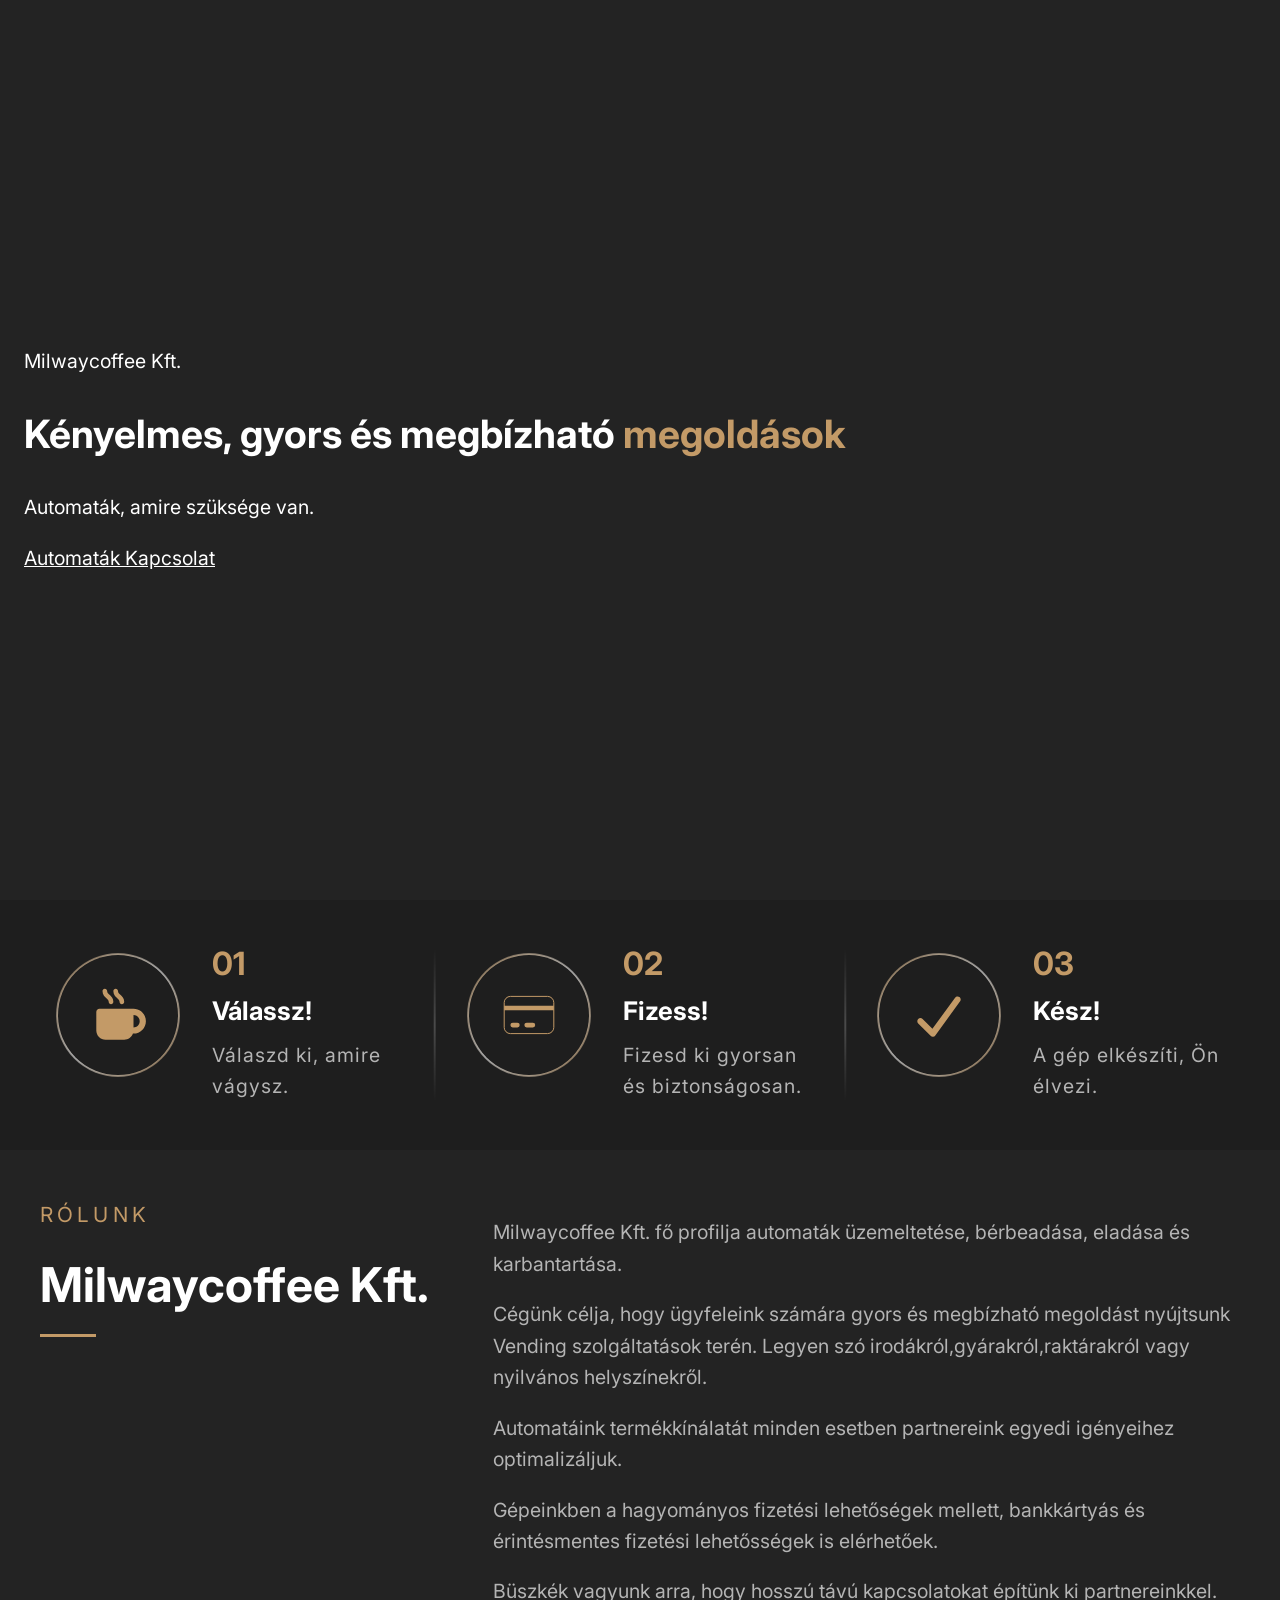
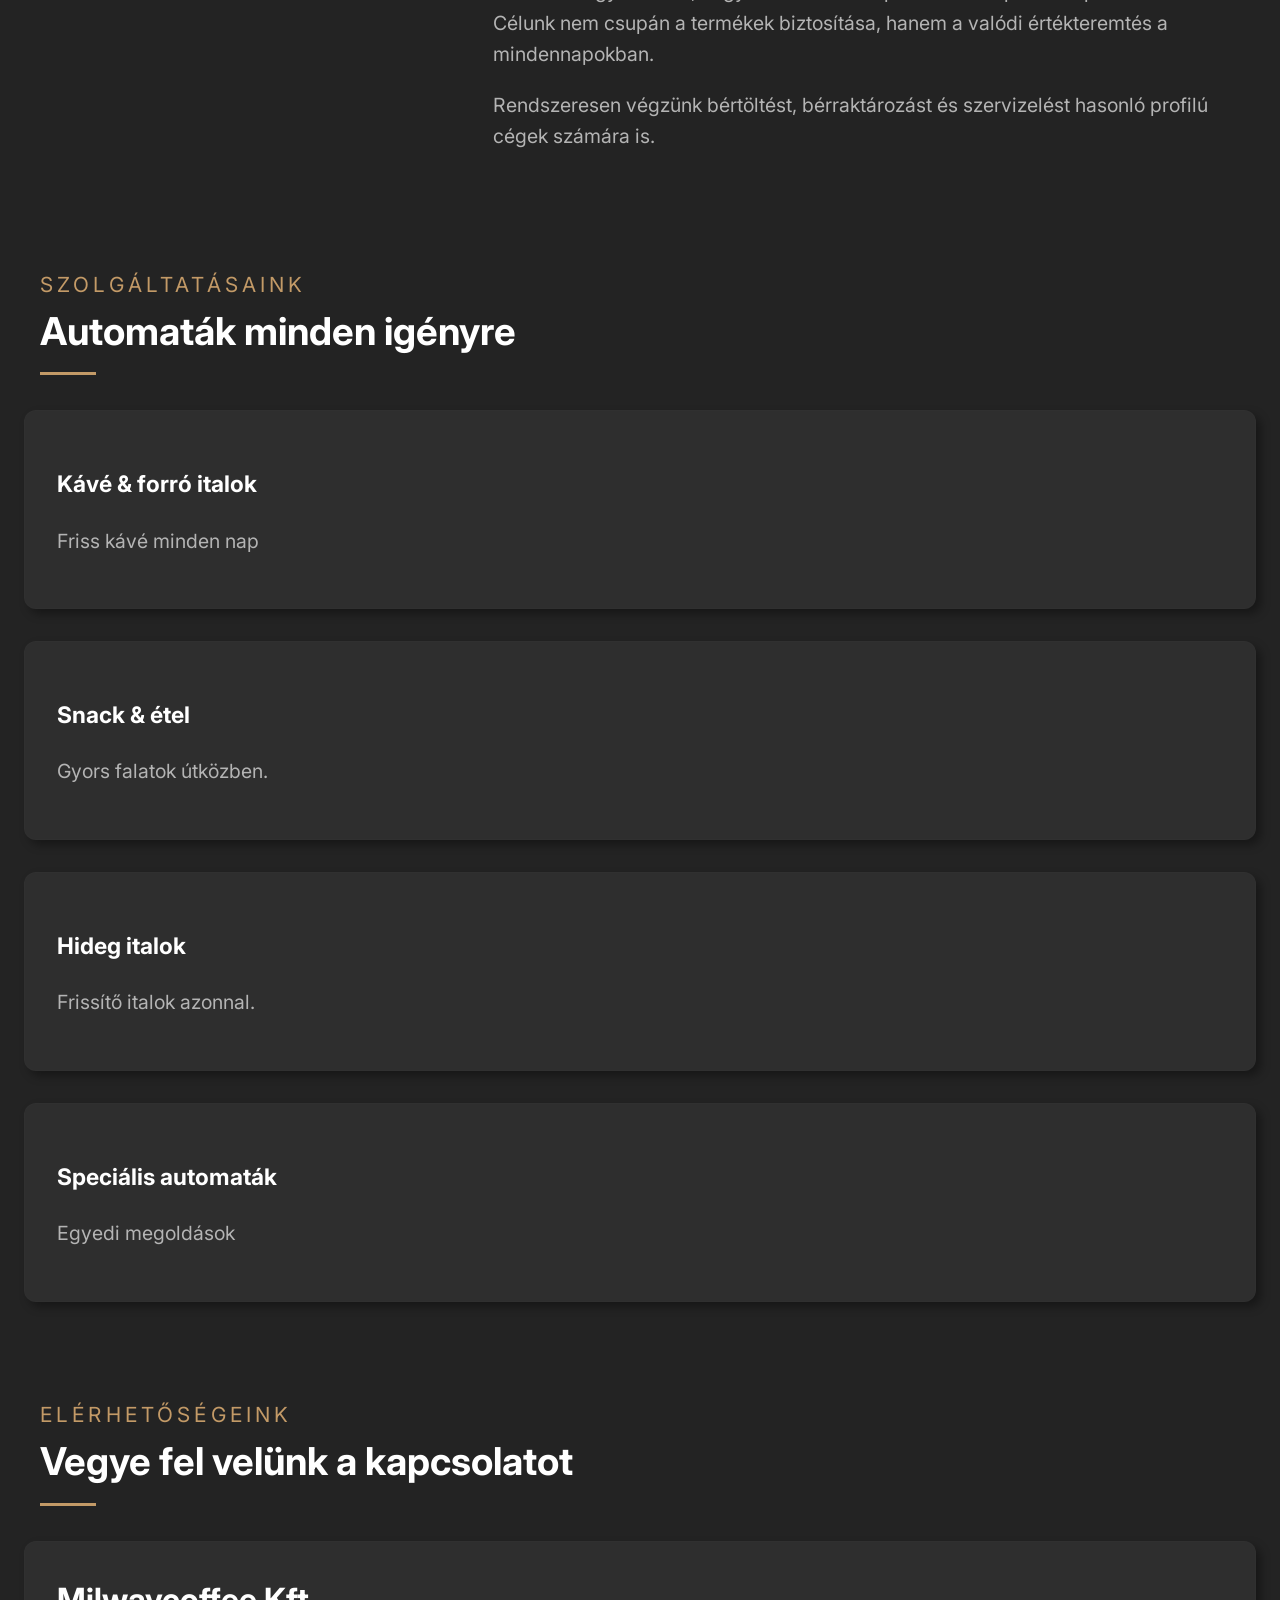
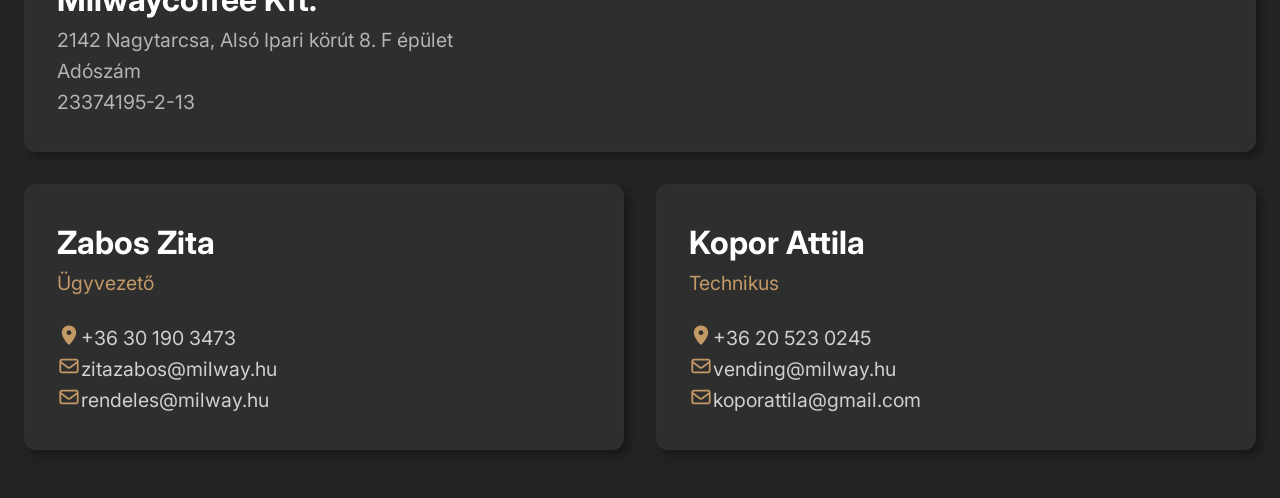
==== commit 31a842d8: "contact svg-s wip" ====
--- a/index.html
+++ b/index.html
@@ -162,15 +162,21 @@
       <article class="card reveal">
         <h3>Zabos Zita</h3>
         <span>Ügyvezető</span>
+        <img src="./assets/icons/location-dot.svg" alt="telefonszám">
         <a href="tel:+36301903473"> +36 30 190 3473 </a>
+        <img src="./assets/icons/envelope.svg" alt="email cím">
         <a href="mailto:zitazabos@milway.hu"> zitazabos@milway.hu </a>
+        <img src="./assets/icons/envelope.svg" alt="email cím">
         <a href="mailto:rendeles@milway.hu"> rendeles@milway.hu </a>
       </article>
       <article class="card reveal">
         <h3>Kopor Attila</h3>
         <span>Technikus</span>
+        <img src="./assets/icons/location-dot.svg" alt="telefonszám">
         <a href="tel:+36205230245"> +36 20 523 0245 </a>
+        <img src="./assets/icons/envelope.svg" alt="telefonszám">
         <a href="mailto:vending@milway.hu"> vending@milway.hu </a>
+        <img src="./assets/icons/envelope.svg" alt="telefonszám">
         <a href="mailto:koporattila@gmail.com"> koporattila@gmail.com </a>
       </article>
     </div>
--- a/styles/base/variables.css
+++ b/styles/base/variables.css
@@ -8,6 +8,8 @@
   --color-border: rgba(255, 255, 255, .01);
   --color-gold: #c39a67;
   --color-gold-light: #e1bb87;
+  --color-link: #d0d0d0;
+  --color-link-hover: #fff;
 
   /* Layout */
   --container: 1400px;
@@ -17,10 +19,9 @@
         --content-width: 620px;
 
   /* Radius */
-  /*
-    --radius-s: 12px;
-    --radius-m: 18px;*/
-  --radius-l: 28px;
+  --radius-s: 12px;
+  /*--radius-m: 18px;
+  --radius-l: 28px;*/
 
   /* Shadows */
   --shadow-soft: 5px 5px 10px rgba(0, 0, 0, .35);
--- a/styles/base/base.css
+++ b/styles/base/base.css
@@ -7,7 +7,7 @@
 }
 
 .contact > img {
-  /*display: none;*/
+  display: none;
   width: 1590px;
   position: absolute;
   object-position: -240px -1834px;
--- a/styles/components/card.css
+++ b/styles/components/card.css
@@ -7,7 +7,7 @@
 .card {
   background: var(--color-card);
   border: 1px solid var(--color-border);
-  border-radius: var(--radius-l);
+  border-radius: var(--radius-s);
   padding: 2rem;
   box-shadow: var(--shadow-soft);
   transition: transform var(--transition), border-color var(--transition), box-shadow var(--transition);
--- a/styles/sections/contact.css
+++ b/styles/sections/contact.css
@@ -9,30 +9,44 @@
   gap: 2rem;
 }
 
-.contact .card h3 {
-  font-size: 2rem;
-  margin-bottom: 0;
+.contact .cards {
+  display: grid;
 }
 
 .contact .card {
   display: grid;
+  grid-template-columns: auto 1fr;
 }
 
-.contact .card a, .contact .card dl {
-  color: var(--color-muted);
+.contact .card h3 {
+  grid-column: span 2;
+  font-size: 2rem;
+  margin: 0;
 }
 
 .contact .card span {
+  grid-column: span 2;
   color: var(--color-gold);
   margin-bottom: 1.5rem;
 }
 
+.contact .card img {
+  width: 1.5rem;
+  height: auto;
+}
+
+.contact .card dl {
+  color: var(--color-muted);
+}
+
 .contact .card a {
-  text-decoration-color: rgba(244, 241, 236, 0.14);
+  color: var(--color-link);
+  text-decoration: none;
   transition: color var(--transition-fast);
 }
 
-.contact .card a:hover {
-  color: var(--color-gold-light);
-  text-decoration-color: rgba(216, 185, 143, 0.45);
+.contact .card a:hover, .contact .card a:focus-visible {
+  color: var(--color-link-hover);
+  text-decoration: underline;
+  text-underline-offset: 3px;
 }
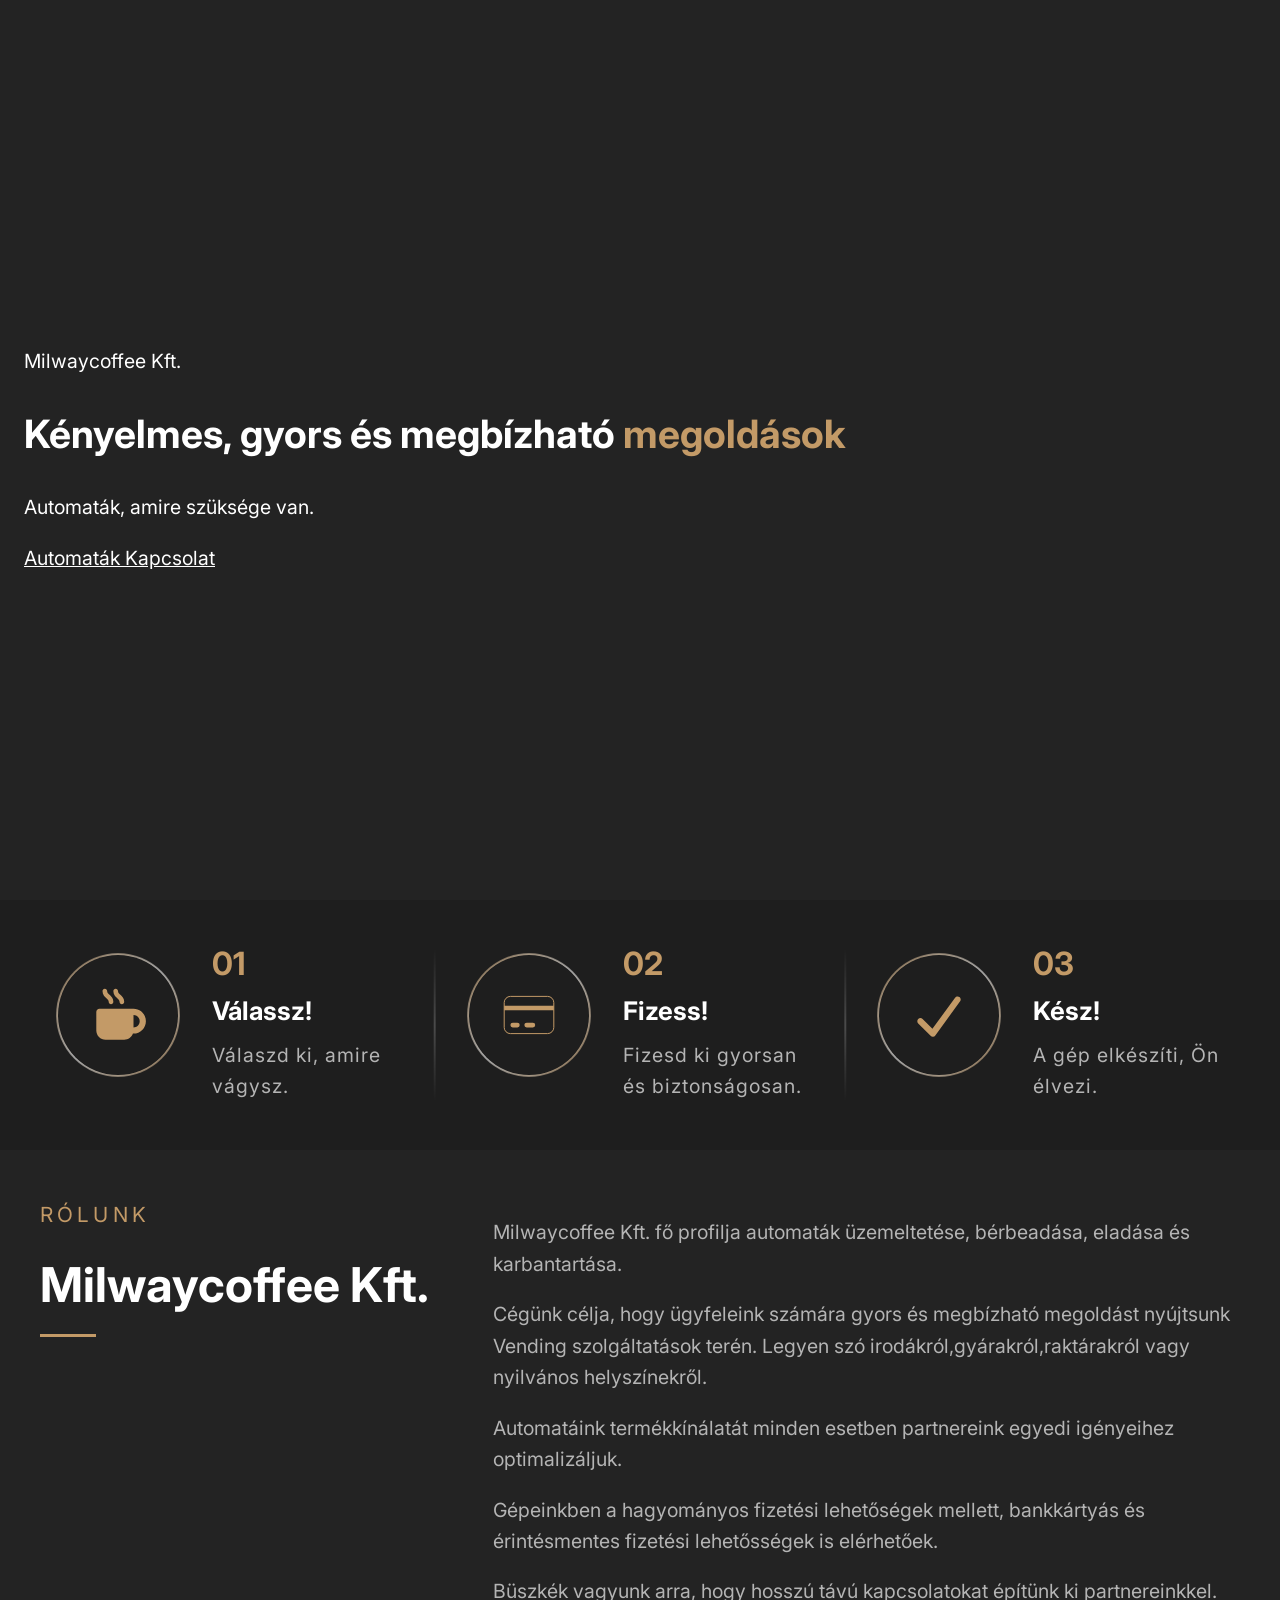
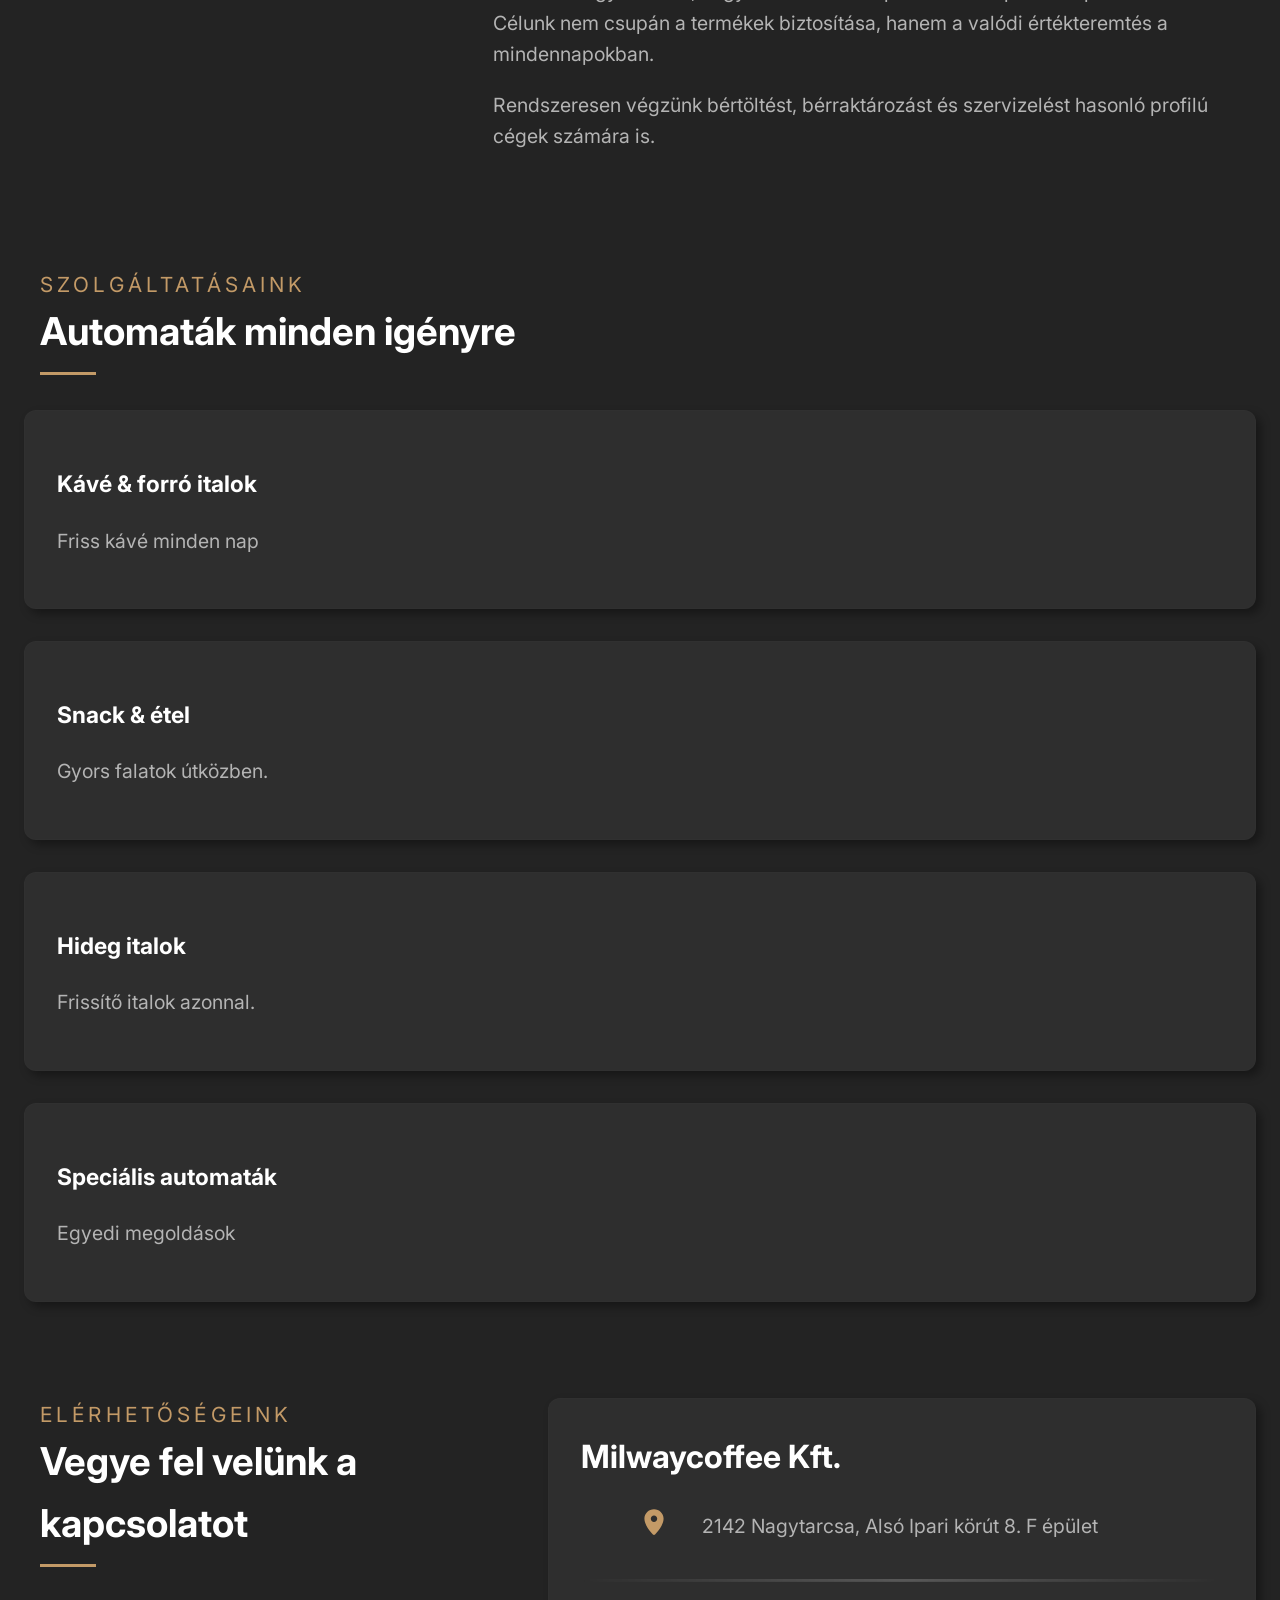
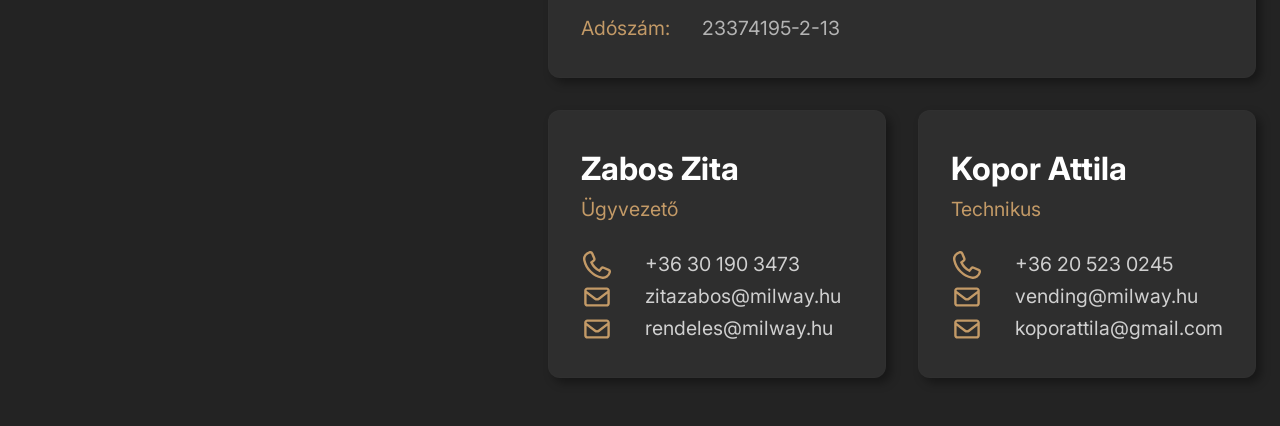
==== commit 5ade0df3: ".contact implemented" ====
--- a/index.html
+++ b/index.html
@@ -23,6 +23,7 @@
 
   <link rel="stylesheet" href="./styles/responsive/flow.css"/>
   <link rel="stylesheet" href="./styles/responsive/about.css"/>
+  <link rel="stylesheet" href="./styles/responsive/card.css"/>
   <link rel="stylesheet" href="./styles/responsive/contact.css"/>
   <script type="module" src="./scripts/main.js" defer></script>
 </head>
@@ -153,16 +154,17 @@
       <article class="card company reveal">
         <h3>Milwaycoffee Kft.</h3>
         <dl>
-          <dt><!--img class="icon" src="assets/icons/location-dot.svg" alt="Cím"--></dt>
+          <dt><img class="icon" src="assets/icons/location-dot.svg" alt="Cím"></dt>
           <dd>2142 Nagytarcsa, Alsó Ipari körút 8. F épület</dd>
-          <dt>Adószám</dt>
+          <div class="divider"></div>
+          <dt>Adószám:</dt>
           <dd>23374195-2-13</dd>
         </dl>
       </article>
       <article class="card reveal">
         <h3>Zabos Zita</h3>
         <span>Ügyvezető</span>
-        <img src="./assets/icons/location-dot.svg" alt="telefonszám">
+        <img src="./assets/icons/phone.svg" alt="telefonszám">
         <a href="tel:+36301903473"> +36 30 190 3473 </a>
         <img src="./assets/icons/envelope.svg" alt="email cím">
         <a href="mailto:zitazabos@milway.hu"> zitazabos@milway.hu </a>
@@ -172,11 +174,11 @@
       <article class="card reveal">
         <h3>Kopor Attila</h3>
         <span>Technikus</span>
-        <img src="./assets/icons/location-dot.svg" alt="telefonszám">
+        <img src="./assets/icons/phone.svg" alt="telefonszám">
         <a href="tel:+36205230245"> +36 20 523 0245 </a>
-        <img src="./assets/icons/envelope.svg" alt="telefonszám">
+        <img src="./assets/icons/envelope.svg" alt="email cím">
         <a href="mailto:vending@milway.hu"> vending@milway.hu </a>
-        <img src="./assets/icons/envelope.svg" alt="telefonszám">
+        <img src="./assets/icons/envelope.svg" alt="email cím">
         <a href="mailto:koporattila@gmail.com"> koporattila@gmail.com </a>
       </article>
     </div>
--- a/styles/components/card.css
+++ b/styles/components/card.css
@@ -8,7 +8,7 @@
   background: var(--color-card);
   border: 1px solid var(--color-border);
   border-radius: var(--radius-s);
-  padding: 2rem;
+  padding: 1rem;
   box-shadow: var(--shadow-soft);
   transition: transform var(--transition), border-color var(--transition), box-shadow var(--transition);
 }
--- a/styles/sections/contact.css
+++ b/styles/sections/contact.css
@@ -2,7 +2,7 @@
   position: relative; /*?? ráillesztett kép miatt??*/
 }
 
-.contact-grid {
+.contact .contact-grid {
   display: grid;
   grid-template-columns: 1fr;
   align-items: start;
@@ -16,6 +16,8 @@
 .contact .card {
   display: grid;
   grid-template-columns: auto 1fr;
+  align-items: center;
+  column-gap: 2rem;
 }
 
 .contact .card h3 {
@@ -24,19 +26,29 @@
   margin: 0;
 }
 
+.contact .company h3 {
+  margin-bottom: 1.5rem;
+}
+
 .contact .card span {
   grid-column: span 2;
   color: var(--color-gold);
   margin-bottom: 1.5rem;
 }
 
+.contact .company dt {
+  color: var(--color-gold);
+  justify-self: end;
+}
+
 .contact .card img {
-  width: 1.5rem;
+  width: 2rem;
   height: auto;
 }
 
 .contact .card dl {
   color: var(--color-muted);
+  display: contents;
 }
 
 .contact .card a {
@@ -49,4 +61,14 @@
   color: var(--color-link-hover);
   text-decoration: underline;
   text-underline-offset: 3px;
+}
+
+.contact .divider {
+  margin-block: 2rem;
+  height: 2px;
+  background-image: linear-gradient(90deg, rgba(255, 255, 255, 0) 0%, rgba(255, 255, 255, 0.6) 50%, rgba(255, 255, 255, 0) 100%);
+  filter: blur(2px);
+  background-clip: content-box;
+  clip-path: inset(0);
+  grid-column: span 2;
 }
--- a/styles/responsive/card.css
+++ b/styles/responsive/card.css
@@ -0,0 +1,5 @@
+@media (min-width: 392px) {
+  .card {
+    padding: 2rem;
+  }
+}
--- a/styles/responsive/contact.css
+++ b/styles/responsive/contact.css
@@ -1,8 +1,4 @@
 @media (min-width: 768px) {
-  .contact .contact-grid {
-    grid-template-columns: 1fr;
-  }
-
   .contact .cards {
     grid-template-columns: repeat(2, 1fr);
   }
@@ -10,5 +6,15 @@
   .contact .card.company {
     grid-column: span 2;
   }
+}
 
+@media (min-width: 1200px) {
+  .contact .contact-grid {
+    grid-template-columns: repeat(2, auto);
+  }
+
+  .contact .section-header {
+    position: sticky;
+    top: 3rem;
+  }
 }
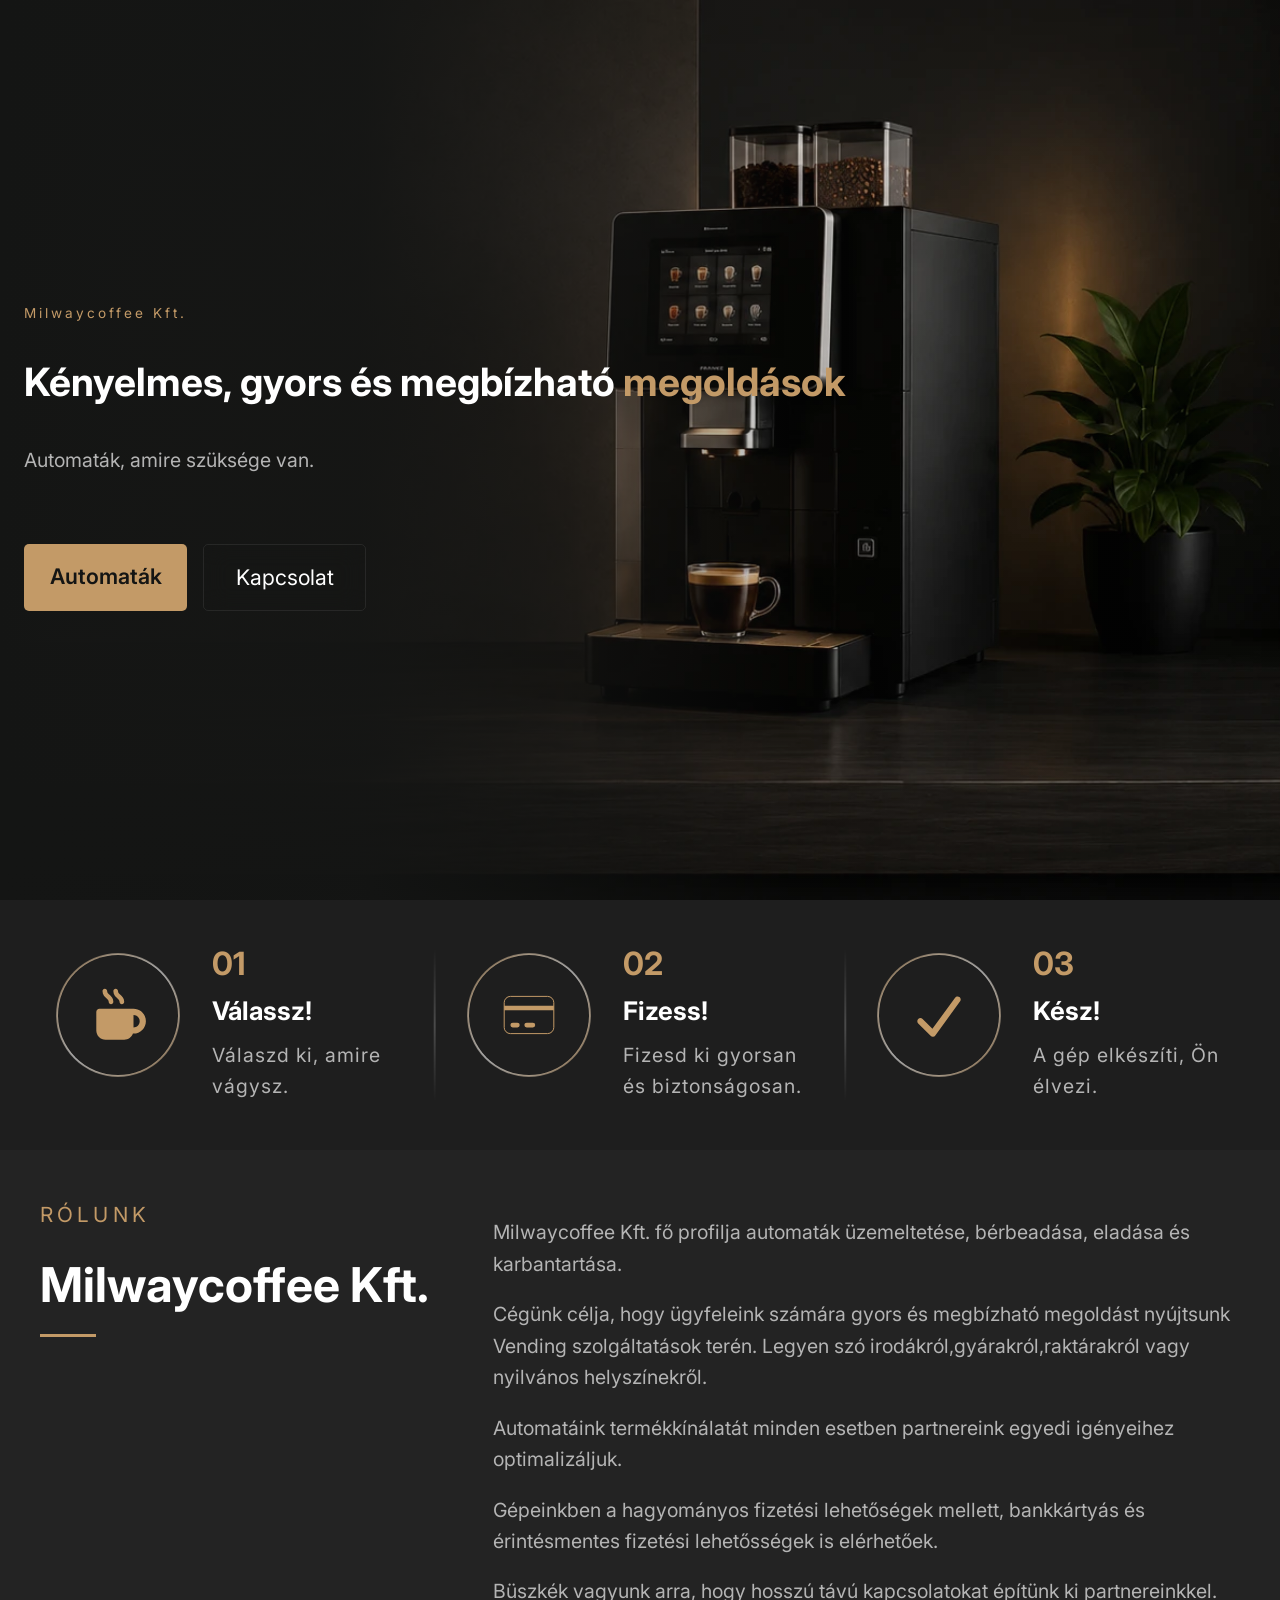
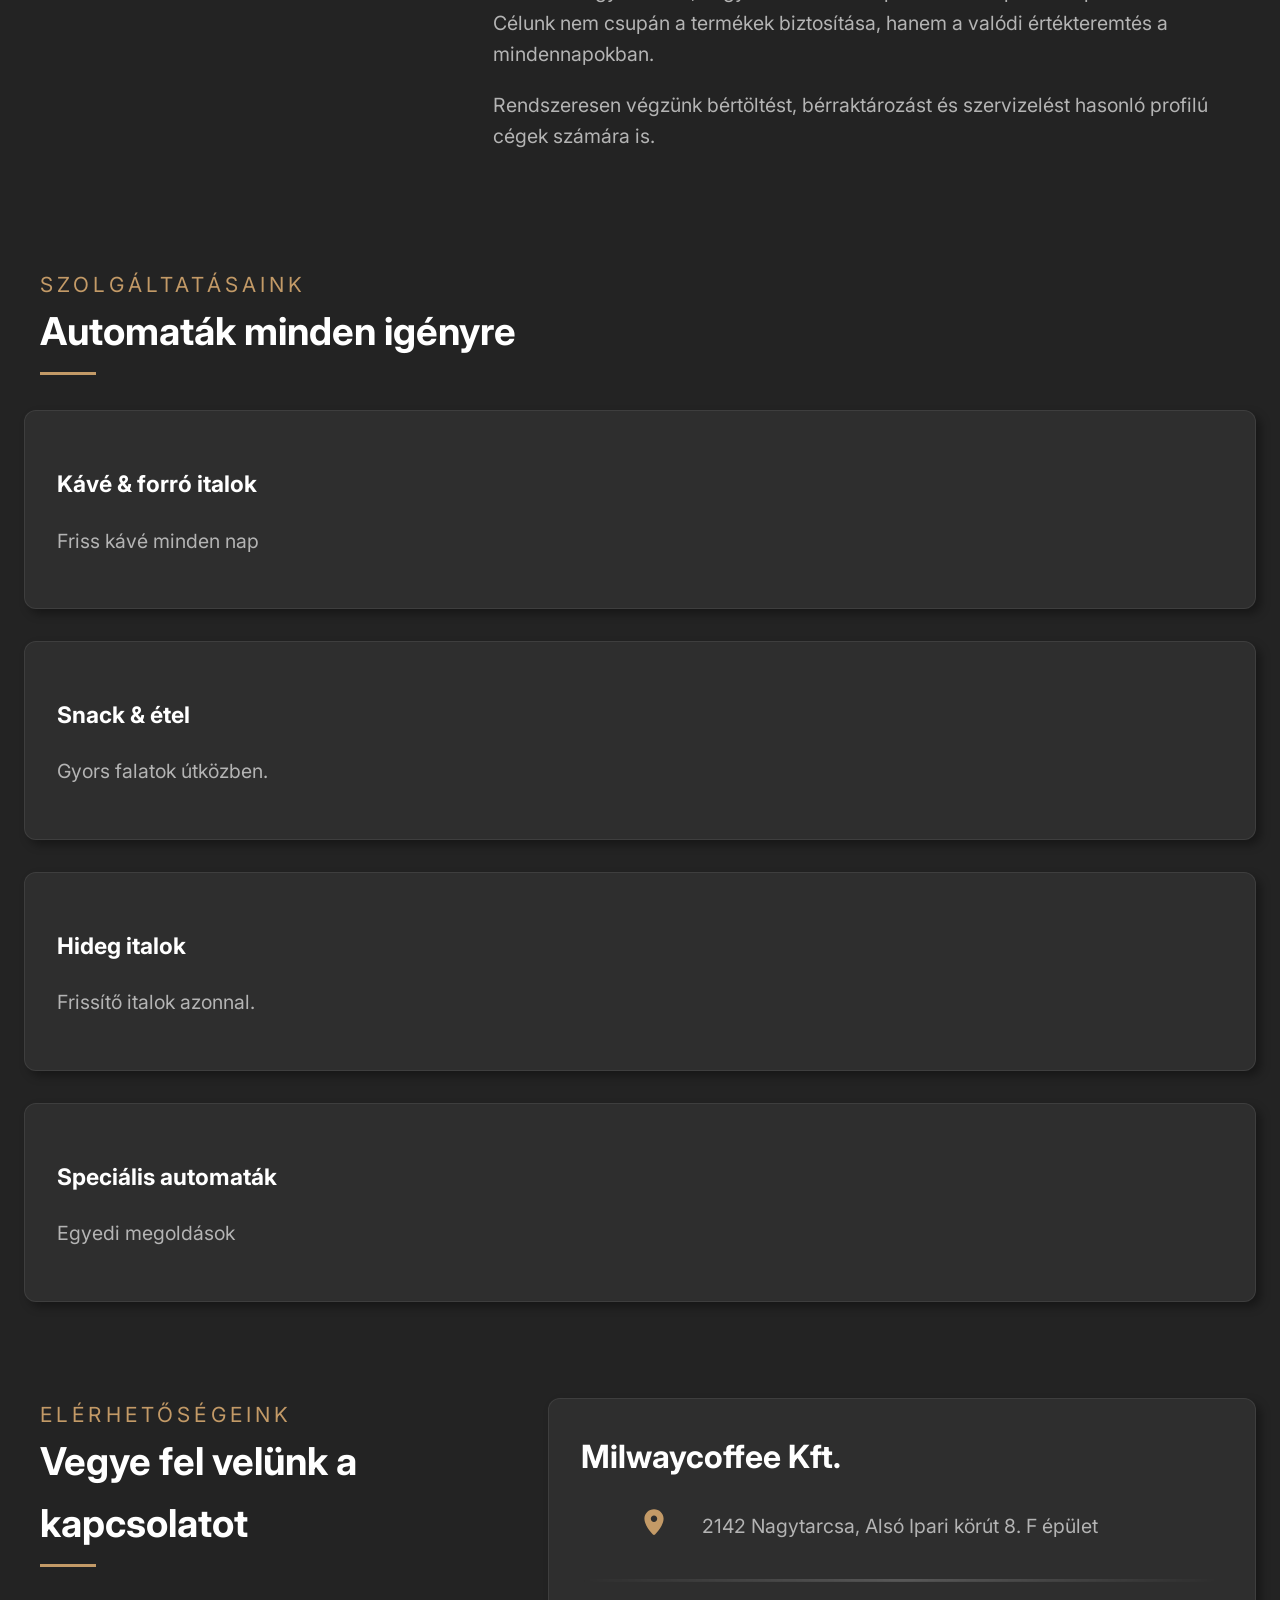
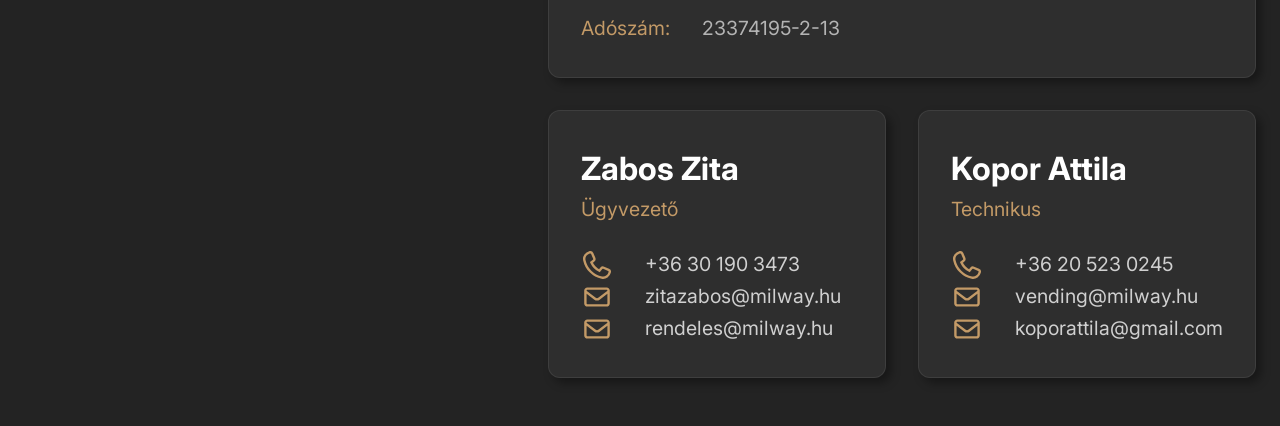
==== commit 08b65a68: ".hero has been basic implemented" ====
--- a/index.html
+++ b/index.html
@@ -10,6 +10,7 @@
   <link rel="stylesheet" href="./styles/base/variables.css"/>
   <link rel="stylesheet" href="./styles/base/base.css"/>
   <link rel="stylesheet" href="./styles/base/layout.css"/>
+  <link rel="stylesheet" href="./styles/components/button.css"/>
   <link rel="stylesheet" href="./styles/components/components.css"/>
   <link rel="stylesheet" href="./styles/components/card.css"/>
   <link rel="stylesheet" href="./styles/sections/hero.css"/>
@@ -21,9 +22,10 @@
   <link rel="stylesheet" href="./styles/animation.css"/>
   <link rel="stylesheet" href="./styles/reveal.css"/>
 
+  <link rel="stylesheet" href="./styles/responsive/button.css"/>
   <link rel="stylesheet" href="./styles/responsive/flow.css"/>
+  <link rel="stylesheet" href="./styles/responsive/card.css"/>
   <link rel="stylesheet" href="./styles/responsive/about.css"/>
-  <link rel="stylesheet" href="./styles/responsive/card.css"/>
   <link rel="stylesheet" href="./styles/responsive/contact.css"/>
   <script type="module" src="./scripts/main.js" defer></script>
 </head>
--- a/styles/base/variables.css
+++ b/styles/base/variables.css
@@ -5,7 +5,7 @@
   --color-card: rgba(255, 255, 255, .05);
   --color-text: #fff;
   --color-muted: #b4b4b4;
-  --color-border: rgba(255, 255, 255, .01);
+  --color-border: rgba(255, 255, 255, .08);
   --color-gold: #c39a67;
   --color-gold-light: #e1bb87;
   --color-link: #d0d0d0;
@@ -19,8 +19,10 @@
         --content-width: 620px;
 
   /* Radius */
-  --radius-s: 12px;
-  /*--radius-m: 18px;
+  --radius-s: 5px;
+  --radius-l: 12px;
+  /*s: 12px
+  --radius-m: 18px;
   --radius-l: 28px;*/
 
   /* Shadows */
--- a/styles/components/button.css
+++ b/styles/components/button.css
@@ -0,0 +1,7 @@
+.btn {
+  padding: .95rem 1.1rem;
+  border-radius: var(--radius-s);
+  font-size: 1.1em;
+  text-align: center;
+  transition: transform var(--transition), background var(--transition), color var(--transition), border-color var(--transition);
+}
--- a/styles/components/card.css
+++ b/styles/components/card.css
@@ -7,7 +7,7 @@
 .card {
   background: var(--color-card);
   border: 1px solid var(--color-border);
-  border-radius: var(--radius-s);
+  border-radius: var(--radius-l);
   padding: 1rem;
   box-shadow: var(--shadow-soft);
   transition: transform var(--transition), border-color var(--transition), box-shadow var(--transition);
--- a/styles/sections/hero.css
+++ b/styles/sections/hero.css
@@ -1,6 +1,6 @@
 .hero {
   min-height: 100svh;
-  /*background-image: linear-gradient(90deg, rgba(20, 21, 20, 1) 0%, rgba(20, 21, 20, .96) 28%, rgba(20, 21, 20, .70) 42%, rgba(20, 21, 20, .15) 62%, rgba(20, 21, 20, .05) 100%), url("../../assets/images/hero/hero-background.webp");*/
+  background-image: linear-gradient(90deg, rgba(20, 21, 20, 1) 0%, rgba(20, 21, 20, .96) 28%, rgba(20, 21, 20, .70) 42%, rgba(20, 21, 20, .15) 62%, rgba(20, 21, 20, .05) 100%), url("../../assets/images/hero/hero-background.webp");
   background-position: right center;
   /* Egyetlen, teljes felületet kitöltő hero-kép. */
   /* background-repeat: no-repeat; */
@@ -28,15 +28,14 @@
   max-width: var(--content-width);
   padding-block: 4rem;
 }
-
+*/
 .hero-kicker {
-  display: inline-block;
-  margin-bottom: 1rem;
   color: var(--color-gold);
   font-size: .85rem;
   letter-spacing: .22em;
 }
 
+/*
 .hero-title {
   font-size: clamp(3rem, 7vw, 6.2rem);
   line-height: .92;
@@ -49,17 +48,42 @@
   color: var(--color-gold);
 }
 
-/*
+
 .hero-description {
   margin-top: 2rem;
-  max-width: 34ch;
   color: var(--color-muted);
-  font-size: clamp(1.05rem, 2vw, 1.35rem);
+  /*font-size: clamp(1.05rem, 2vw, 1.35rem);*/
+}
+
+a {
+  text-decoration: none;
 }
 
 .hero-actions {
-  display: flex;
+  margin-top: 3rem;
+  display: inline-grid;
+  grid-template-columns: 1fr 1fr;
   gap: 1rem;
-  margin-top: 3rem;
-  flex-wrap: wrap;
+}
+
+.btn-primary {
+  background: var(--color-gold);
+  color: #141514;
+  font-weight: 600;
+}
+
+.btn-primary:hover {
+  background: var(--color-gold-light);
+  transform: translateY(-3px);
+}
+
+.btn-secondary {
+  border: 1px solid var(--color-border);
+  color: white;
+  backdrop-filter: blur(12px);
+}
+
+.btn-secondary:hover {
+  background-color: rgba(255, 255, 255, .06);
+  transform: translateY(-3px);
 }
--- a/styles/animation.css
+++ b/styles/animation.css
@@ -1,18 +1,11 @@
 /*.reveal {
-
   opacity: 0;
-
   transform: translateY(36px);
-
   transition: opacity .8s ease,
   transform .8s ease;
-
 }
 
 .reveal.show {
-
   opacity: 1;
-
   transform: none;
-
 }*/
--- a/styles/reveal.css
+++ b/styles/reveal.css
@@ -1,18 +1,11 @@
 /*.reveal {
-
   opacity: 0;
-
   transform: translateY(28px);
-
   transition: opacity .7s,
   transform .7s;
-
 }
 
 .reveal.show {
-
   opacity: 1;
-
   transform: none;
-
 }*/
--- a/styles/responsive/button.css
+++ b/styles/responsive/button.css
@@ -0,0 +1,5 @@
+@media (min-width: 390px) {
+  .btn {
+    padding: .95rem 1.6rem;
+  }
+}
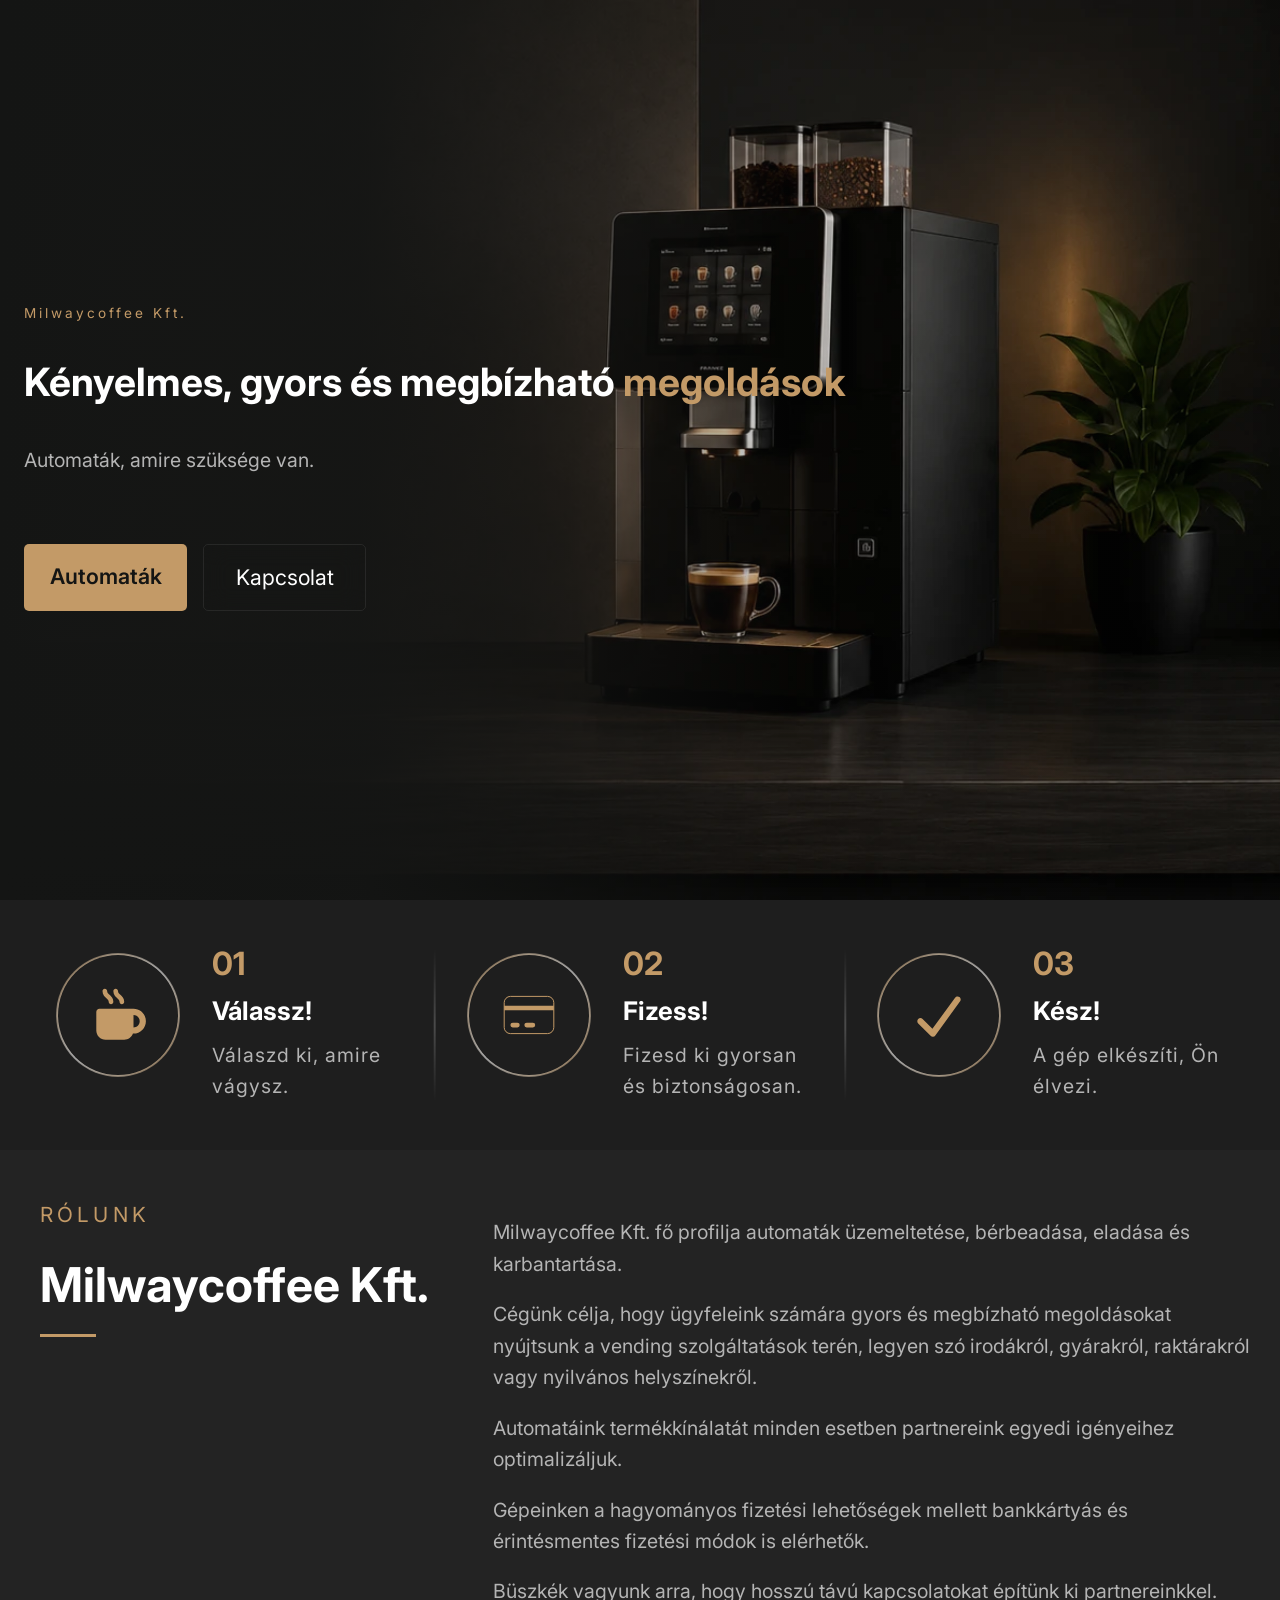
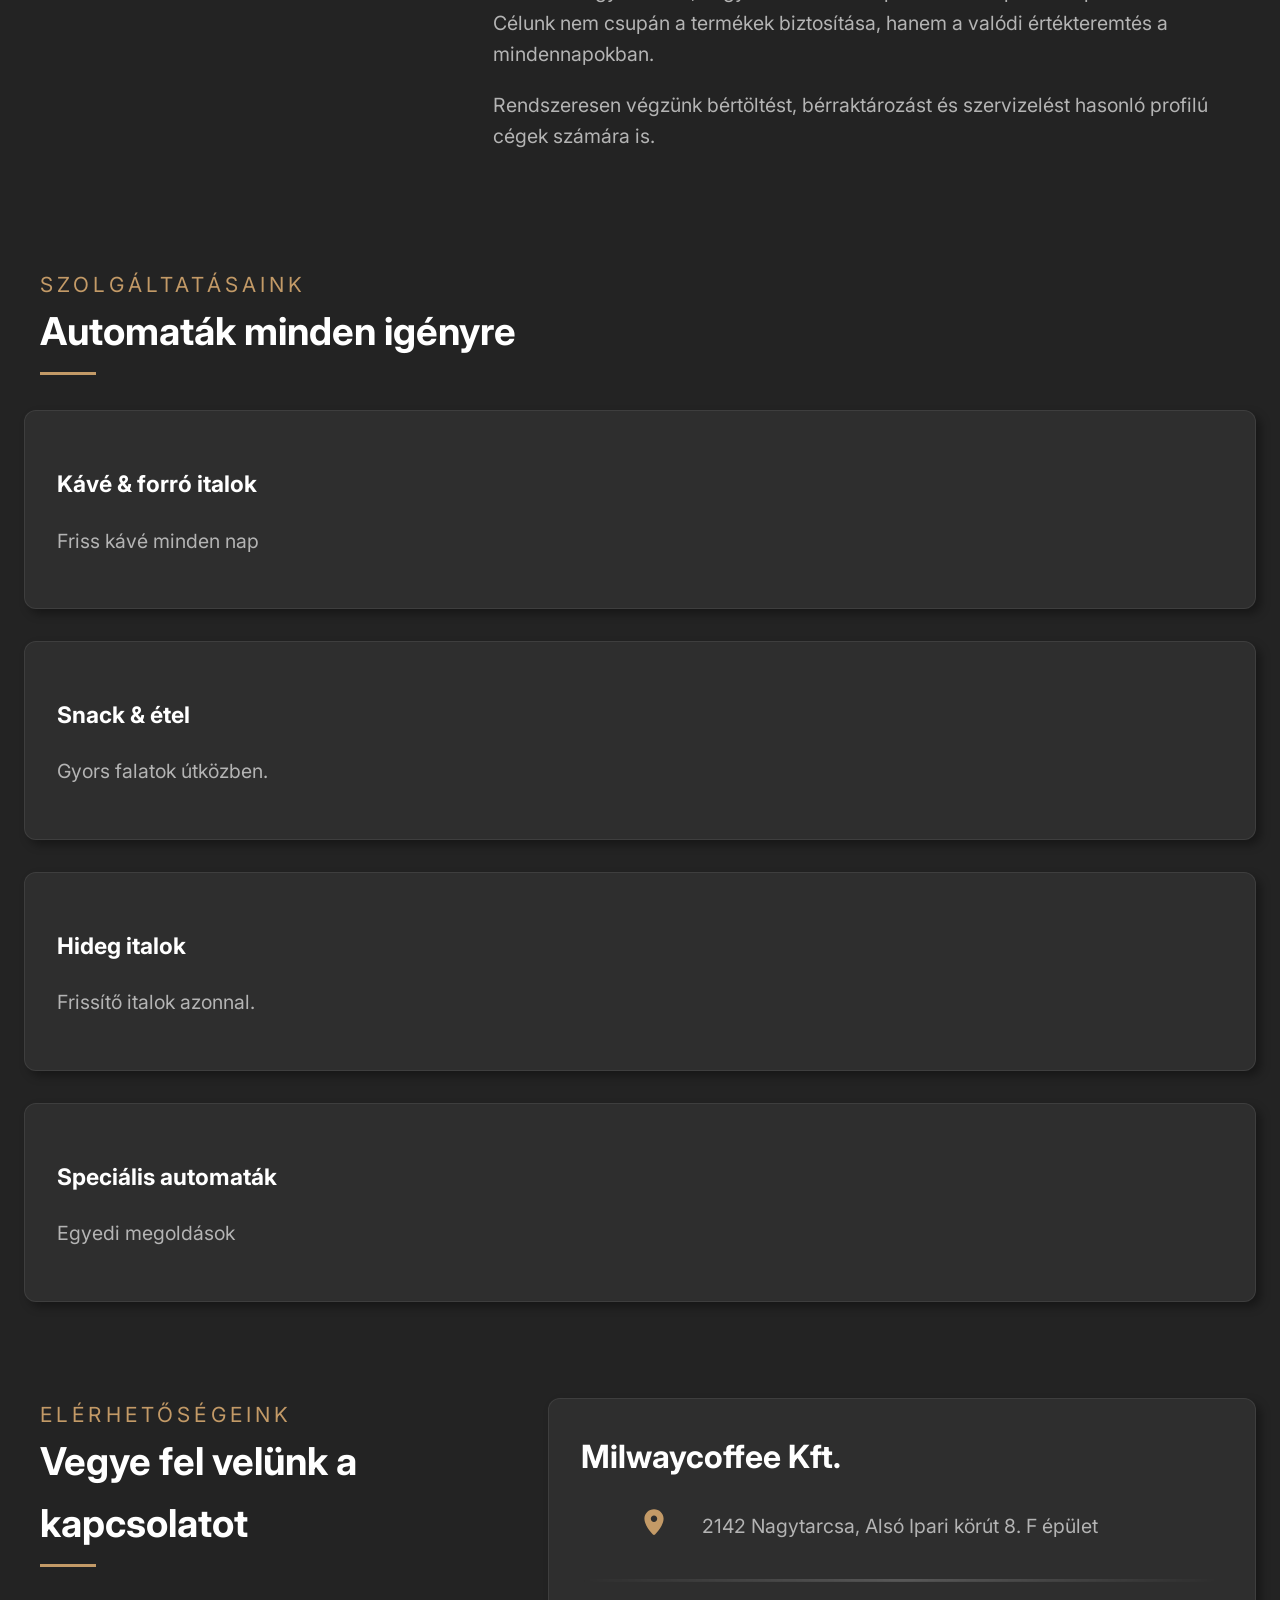
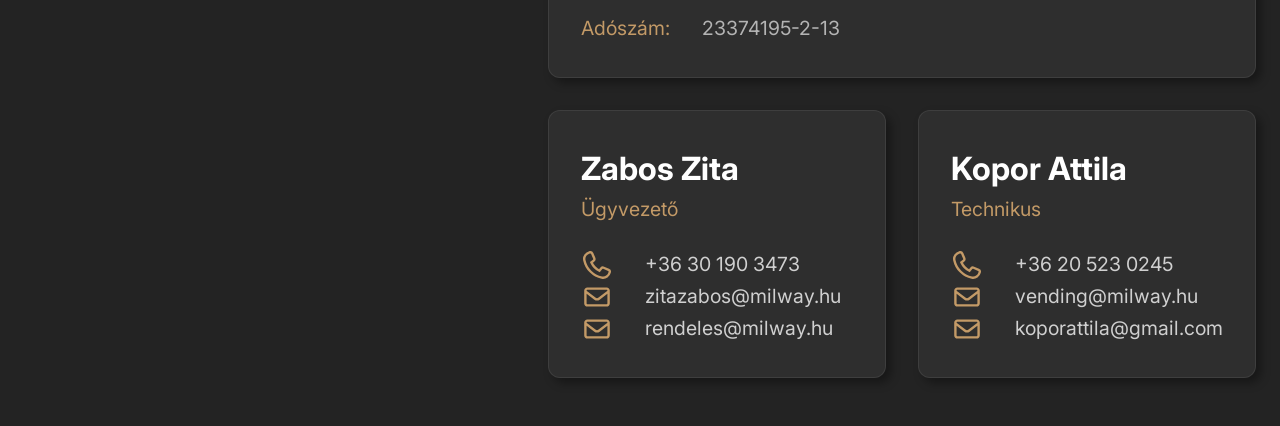
==== commit 38b0a68f: "about szövegének javítása." ====
--- a/index.html
+++ b/index.html
@@ -83,17 +83,17 @@
         eladása és karbantartása.
       </p>
       <p>
-        Cégünk célja, hogy ügyfeleink számára gyors és megbízható megoldást
-        nyújtsunk Vending szolgáltatások terén. Legyen szó
-        irodákról,gyárakról,raktárakról vagy nyilvános helyszínekről.
+        Cégünk célja, hogy ügyfeleink számára gyors és megbízható megoldásokat
+        nyújtsunk a vending szolgáltatások terén, legyen szó
+        irodákról, gyárakról, raktárakról vagy nyilvános helyszínekről.
       </p>
       <p>
         Automatáink termékkínálatát minden esetben partnereink egyedi
         igényeihez optimalizáljuk.
       </p>
       <p>
-        Gépeinkben a hagyományos fizetési lehetőségek mellett, bankkártyás
-        és érintésmentes fizetési lehetősségek is elérhetőek.
+        Gépeinken a hagyományos fizetési lehetőségek mellett bankkártyás
+        és érintésmentes fizetési módok is elérhetők.
       </p>
       <p>
         Büszkék vagyunk arra, hogy hosszú távú kapcsolatokat építünk ki
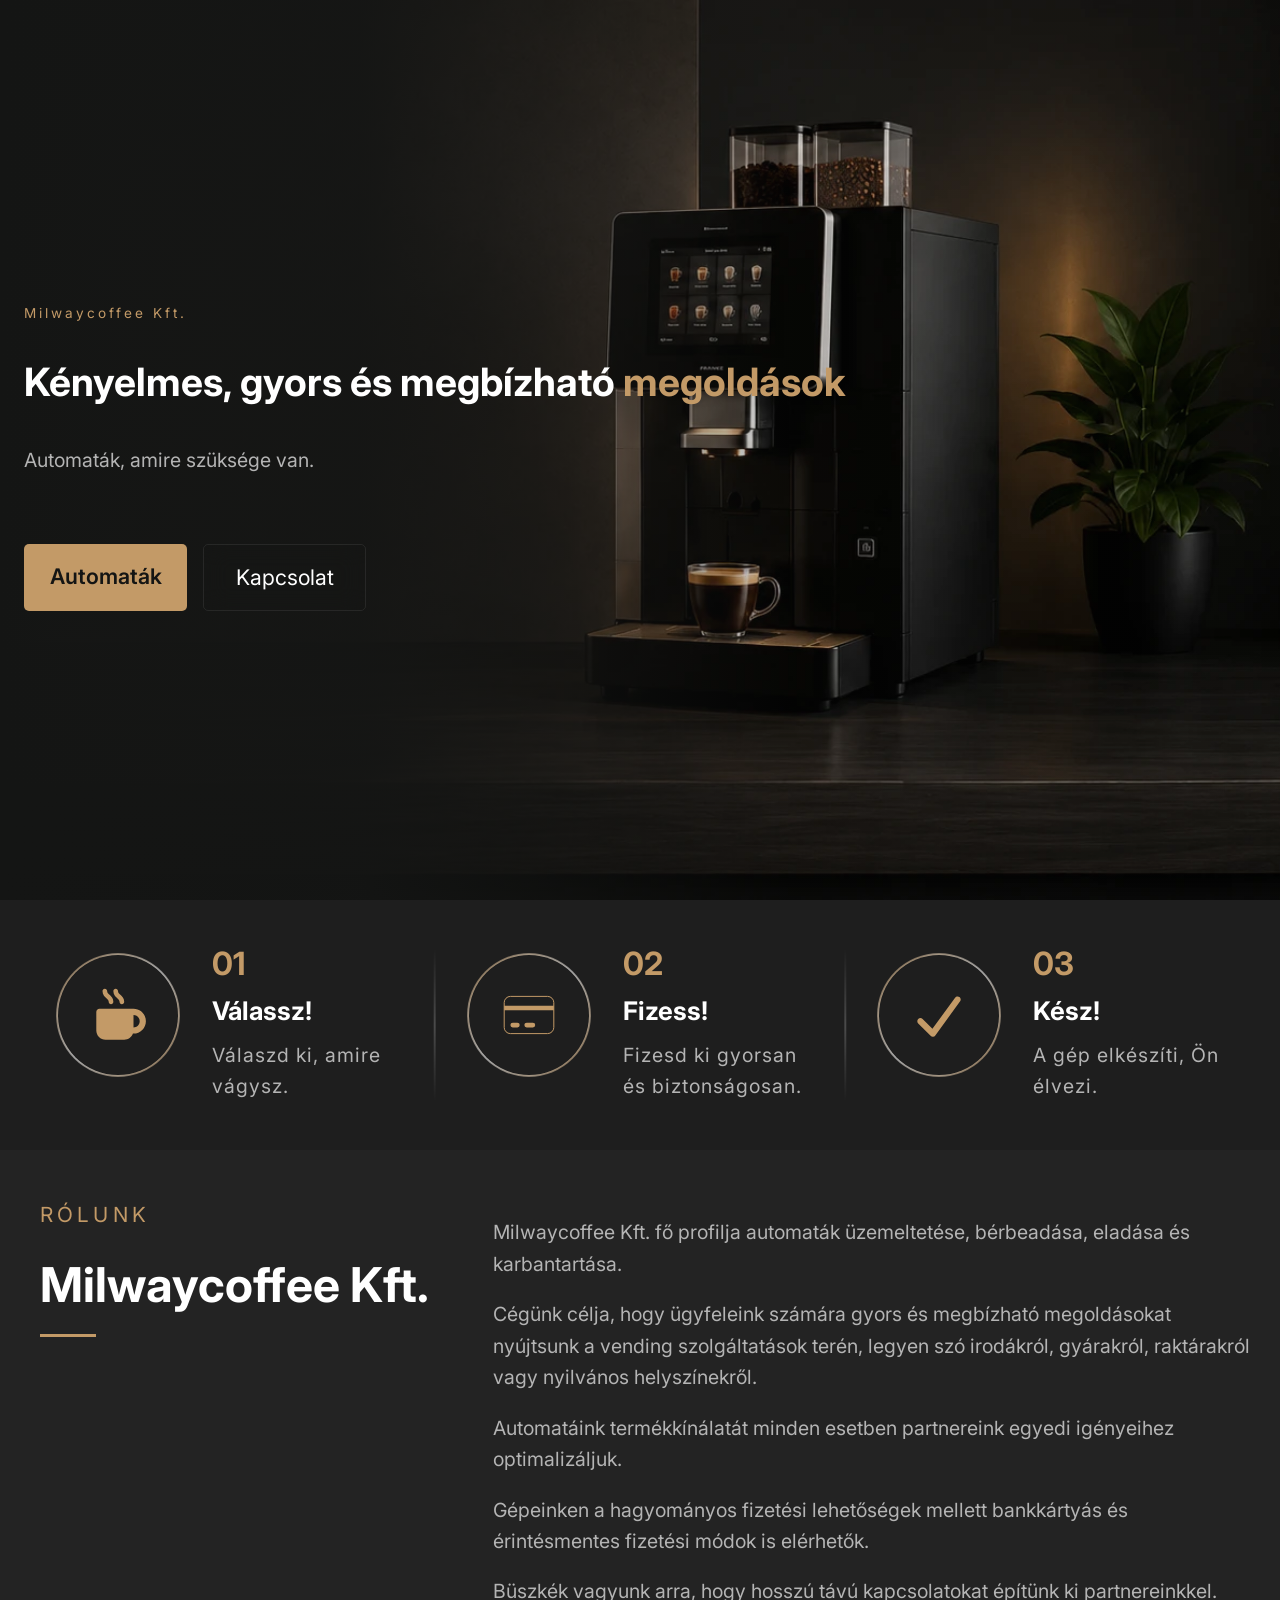
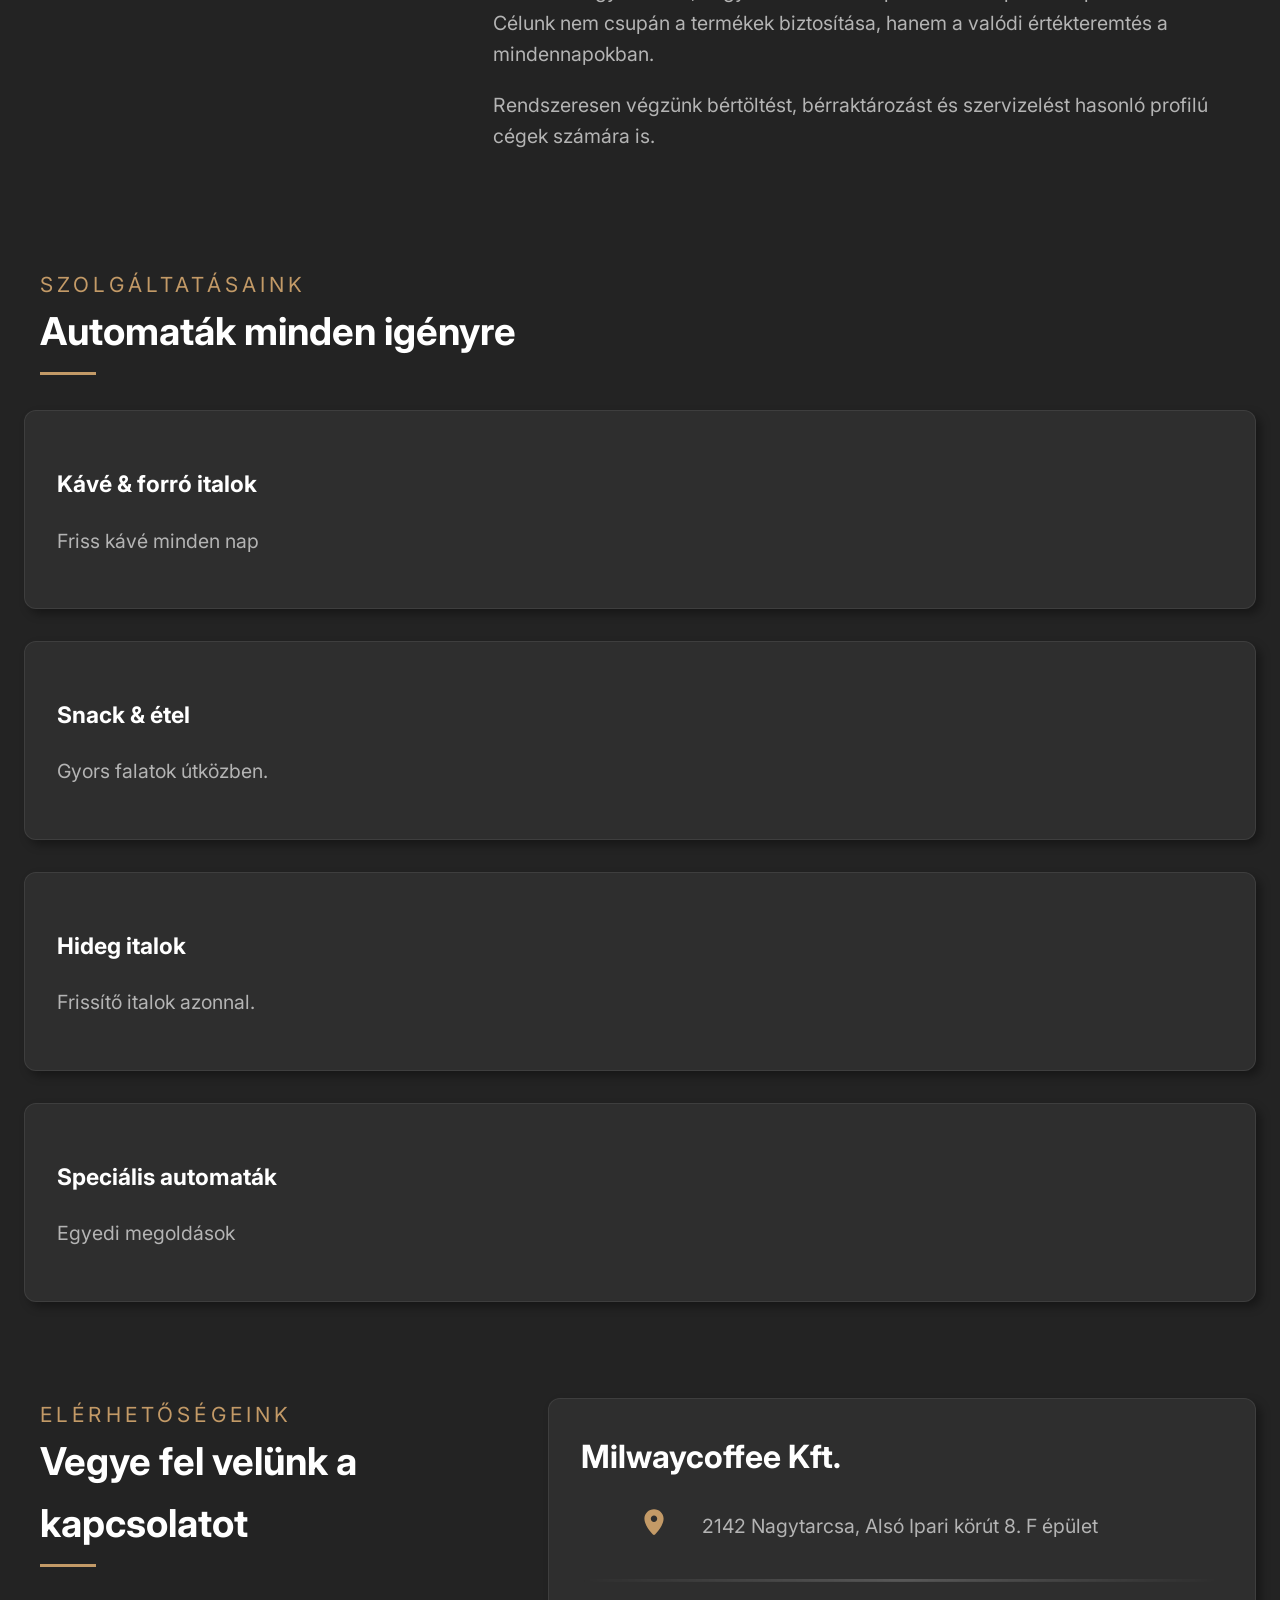
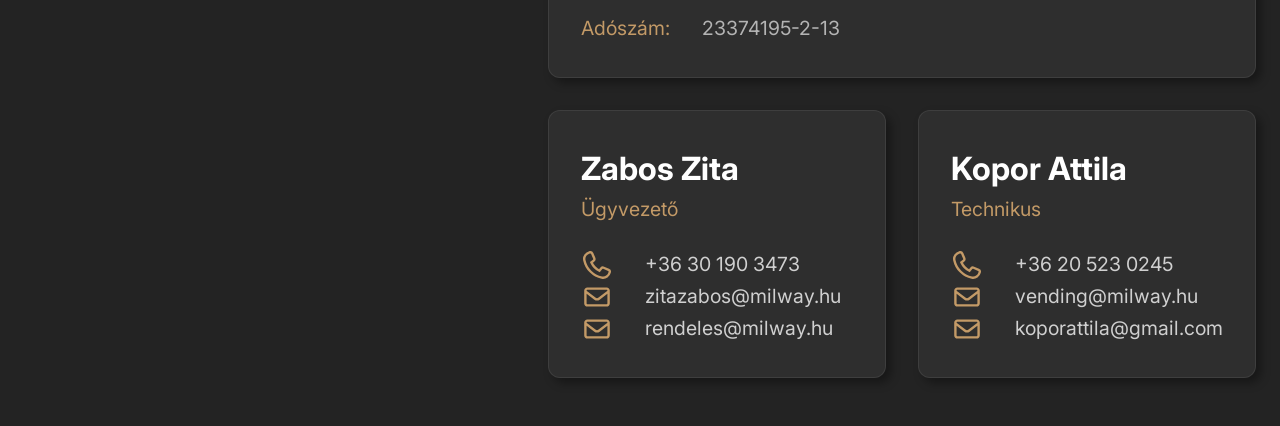
==== commit 52ce1e7c: "animációk implementálva, javítva lettek." ====
--- a/index.html
+++ b/index.html
@@ -18,10 +18,7 @@
   <link rel="stylesheet" href="./styles/sections/about.css"/>
   <link rel="stylesheet" href="./styles/sections/services.css"/>
   <link rel="stylesheet" href="./styles/sections/contact.css"/>
-
-  <link rel="stylesheet" href="./styles/animation.css"/>
-  <link rel="stylesheet" href="./styles/reveal.css"/>
-
+  <link rel="stylesheet" href="./styles/utilities/reveal.css"/>
   <link rel="stylesheet" href="./styles/responsive/button.css"/>
   <link rel="stylesheet" href="./styles/responsive/flow.css"/>
   <link rel="stylesheet" href="./styles/responsive/card.css"/>
--- a/styles/utilities/reveal.css
+++ b/styles/utilities/reveal.css
@@ -0,0 +1,11 @@
+.reveal {
+  opacity: 0;
+  transform: translateY(36px);
+  transition: opacity .8s ease, transform .8s ease;
+  transition-delay: var(--delay, 0ms);
+}
+
+.reveal.show {
+  opacity: 1;
+  transform: none;
+}
